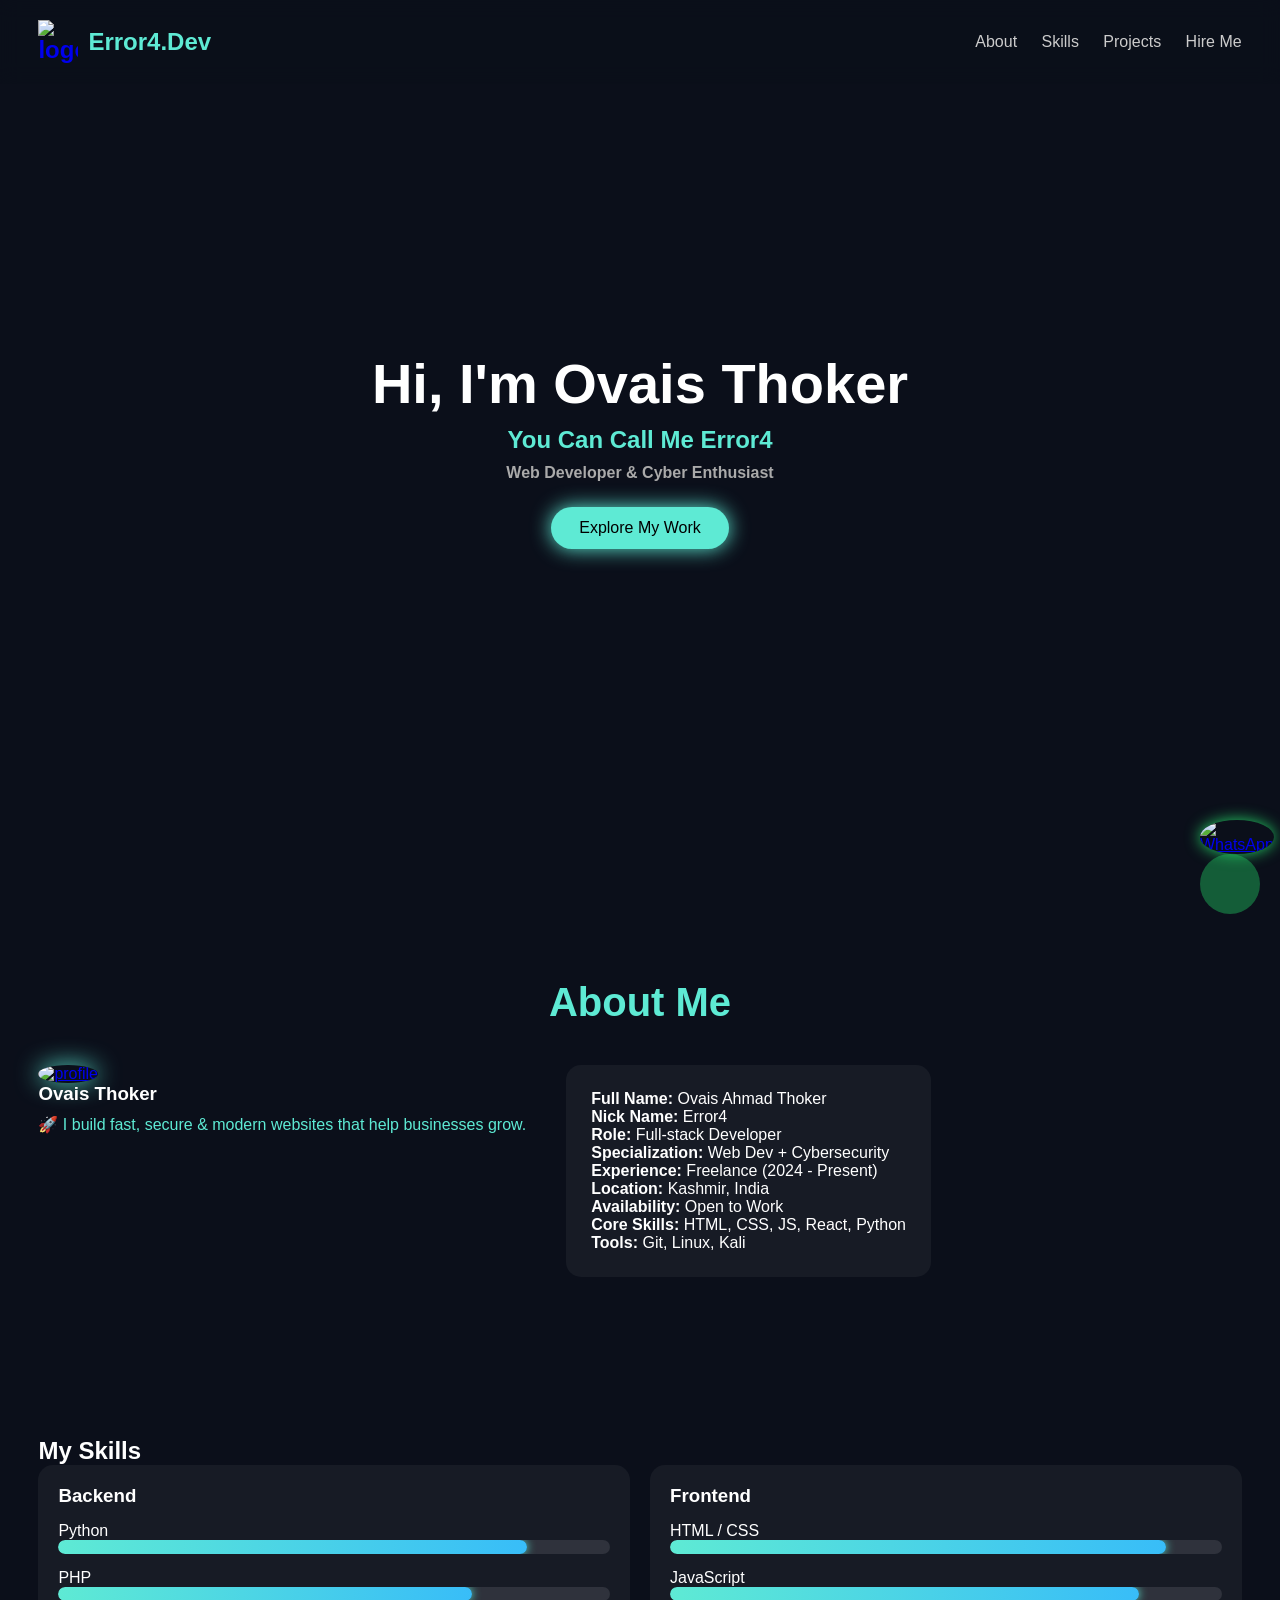
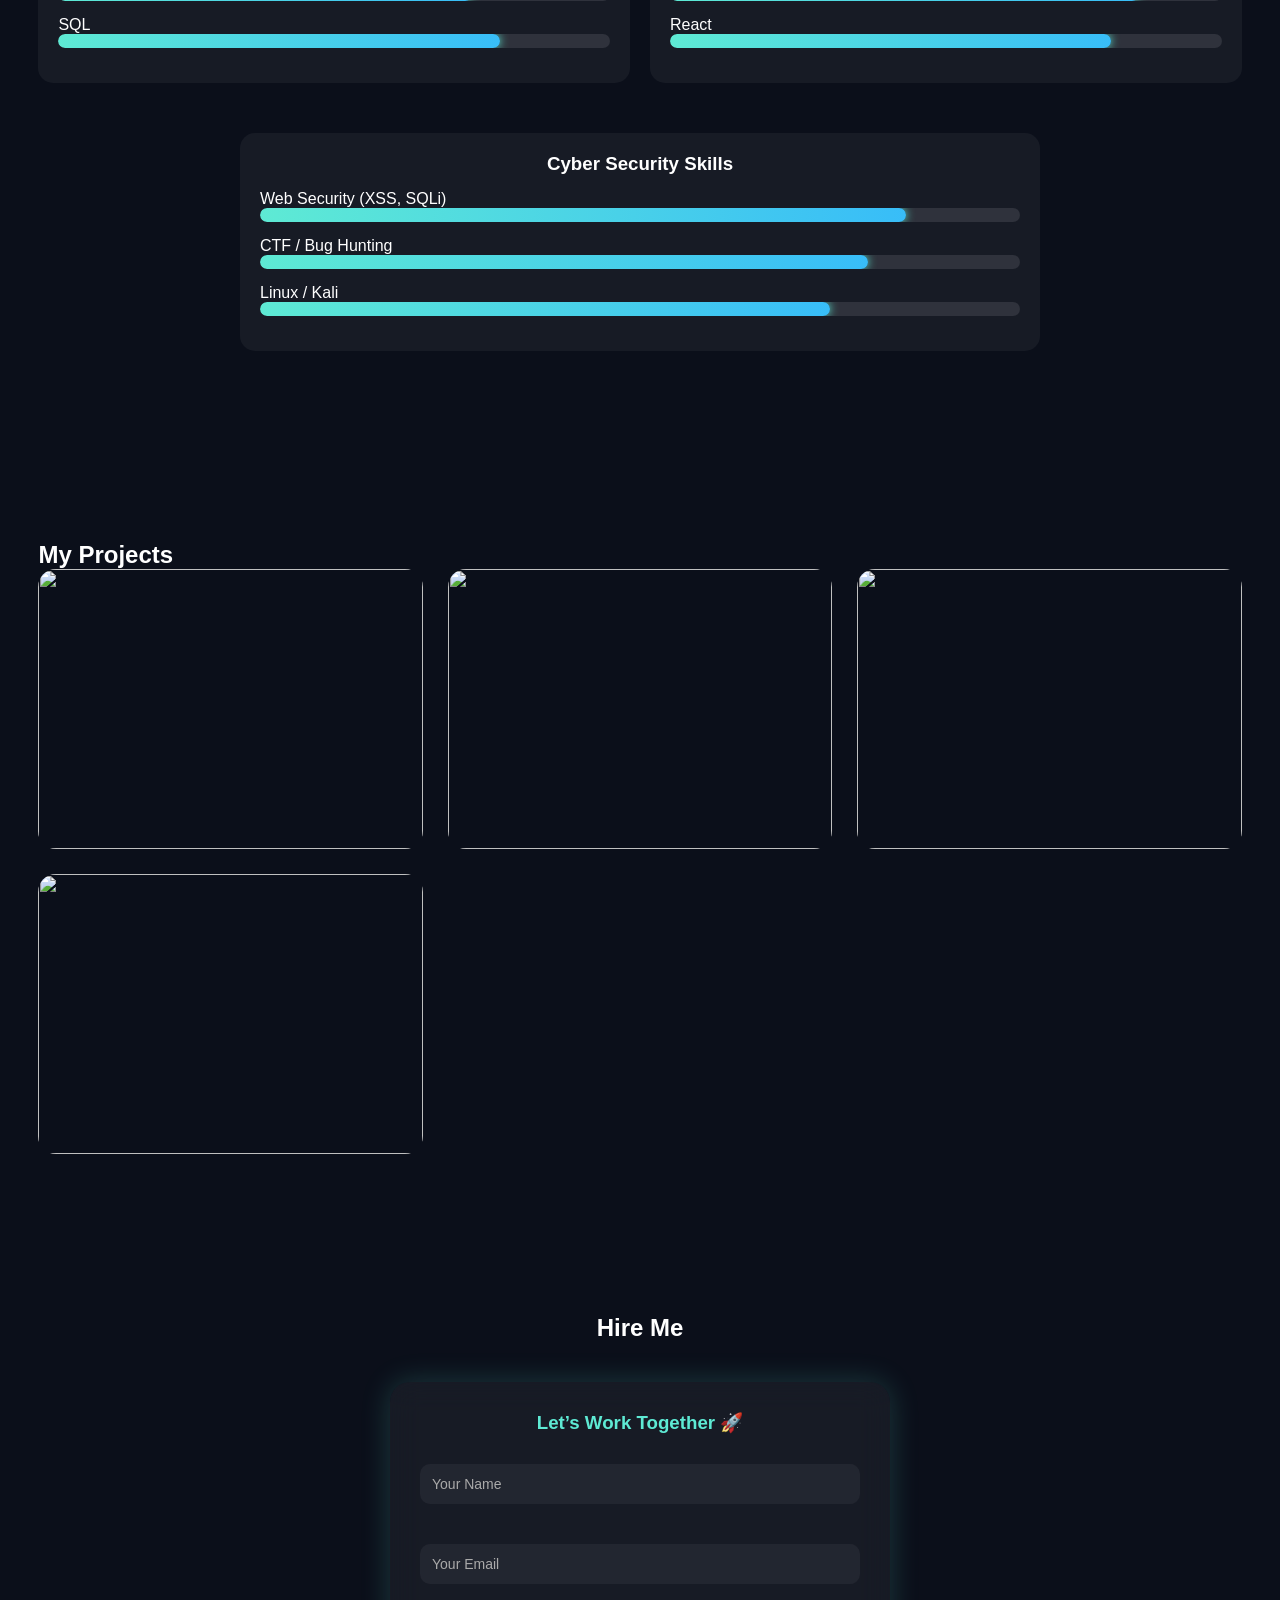
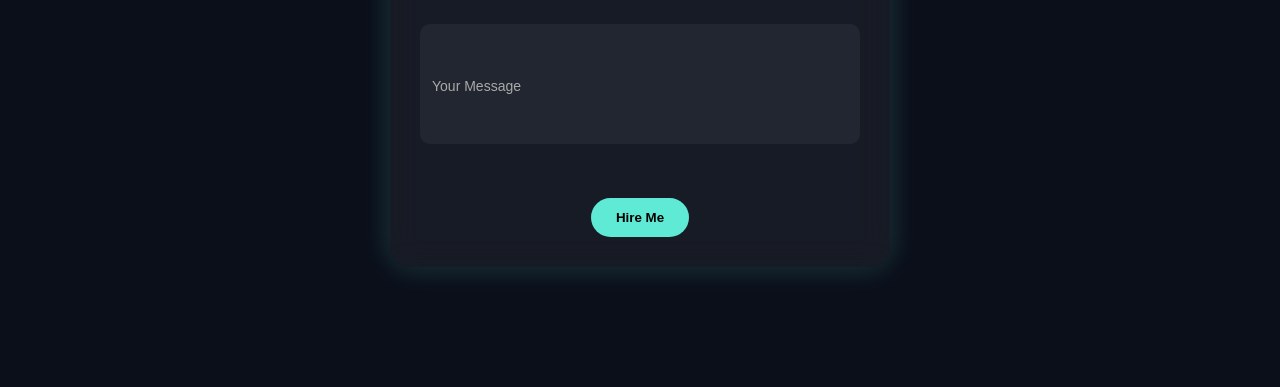
==== index.html @ 9fc402f7 "Add files via upload" ====
<!DOCTYPE html>
<html lang="en">
<head>
  <meta charset="UTF-8">
  <title>Error4.dev</title>
  <meta name="viewport" content="width=device-width, initial-scale=1.0">
  <link rel="stylesheet" href="style.css">
</head>

<body>

<!-- PARTICLES BACKGROUND -->
<div id="particles-js"></div>

<!-- NAVBAR -->
<header>
  <h2 class="logo">
    <a href="#">
      <img src="assets/pic2.png" alt="logo">
      <span>Error4.Dev</span>
    </a>
  </h2>

  <nav>
    <a href="#about">About</a>
    <a href="#skills">Skills</a>
    <a href="#projects">Projects</a>
    <a href="#contact">Hire Me</a>
  </nav>
</header>

<!-- HERO -->
<section class="hero">
  <h1>Hi, I'm <span id="typing"></span></h1>
  <h2>You Can Call Me <b>Error4</b></h2>
  <p><b>Web Developer & Cyber Enthusiast</b></p>
  <a href="#projects" class="btn">Explore My Work</a>
</section>

<!-- ABOUT -->
<section id="about" class="reveal">
  <h2>About Me</h2>

  <div class="about-container">

    <!-- LEFT -->
    <div class="profile">
      <a href="assets/pic.png" target="_blank">
        <img src="assets/pic.png" alt="profile">
      </a>
      <h3>Ovais Thoker</h3>
      <p style="margin-top:10px; color:#5eead4;">
        🚀 I build fast, secure & modern websites that help businesses grow.
      </p>
    </div>

    <!-- RIGHT -->
    <div class="biodata">
      <p><b>Full Name:</b> Ovais Ahmad Thoker</p>
      <p><b>Nick Name:</b> Error4</p>
      <p><b>Role:</b> Full-stack Developer</p>
      <p><b>Specialization:</b> Web Dev + Cybersecurity</p>
      <p><b>Experience:</b> Freelance (2024 - Present)</p>
      <p><b>Location:</b> Kashmir, India</p>
      <p><b>Availability:</b> Open to Work</p>
      <p><b>Core Skills:</b> HTML, CSS, JS, React, Python</p>
      <p><b>Tools:</b> Git, Linux, Kali</p>
    </div>

  </div>
</section>

<!-- SKILLS -->
<section id="skills" class="reveal">
  <h2>My Skills</h2>

  <div class="skills-container">

    <!-- BACKEND -->
    <div class="skill-box">
      <h3>Backend</h3>

      <div class="skill">
        <p>Python</p>
        <div class="bar"><div class="progress" data-width="85%"></div></div>
      </div>

      <div class="skill">
        <p>PHP</p>
        <div class="bar"><div class="progress" data-width="75%"></div></div>
      </div>

      <div class="skill">
        <p>SQL</p>
        <div class="bar"><div class="progress" data-width="80%"></div></div>
      </div>
    </div>

    <!-- FRONTEND -->
    <div class="skill-box">
      <h3>Frontend</h3>

      <div class="skill">
        <p>HTML / CSS</p>
        <div class="bar"><div class="progress" data-width="90%"></div></div>
      </div>

      <div class="skill">
        <p>JavaScript</p>
        <div class="bar"><div class="progress" data-width="85%"></div></div>
      </div>

      <div class="skill">
        <p>React</p>
        <div class="bar"><div class="progress" data-width="80%"></div></div>
      </div>
    </div>

    <!-- CYBER (CENTERED NOW) -->
    <div class="cyber">
      <h3>Cyber Security Skills</h3>

      <div class="skill">
        <p>Web Security (XSS, SQLi)</p>
        <div class="bar"><div class="progress" data-width="85%"></div></div>
      </div>

      <div class="skill">
        <p>CTF / Bug Hunting</p>
        <div class="bar"><div class="progress" data-width="80%"></div></div>
      </div>

      <div class="skill">
        <p>Linux / Kali</p>
        <div class="bar"><div class="progress" data-width="75%"></div></div>
      </div>
    </div>

  </div>
</section>

<!-- PROJECTS -->
<section id="projects" class="reveal">
  <h2>My Projects</h2>

  <div class="projects-grid">

    <a href="https://ah-eyecare.onrender.com/" target="_blank" class="card">
      <img src="assets/pic3.jpeg">
      <div class="overlay">
        <h3>Eye Care Website</h3>
        <p>Full Stack</p>
        <span class="btn-small">Live →</span>
      </div>
    </a>

    <a href="https://error4-digital-services.onrender.com/" target="_blank" class="card">
      <img src="assets/pic4.jpeg">
      <div class="overlay">
        <h3>Digital Services</h3>
        <p>HTML/CSS/JS</p>
        <span class="btn-small">View →</span>
      </div>
    </a>

    <a href="https://minikart-8m3l.onrender.com/" target="_blank" class="card">
      <img src="assets/pic5.jpeg">
      <div class="overlay">
        <h3>MiniKart</h3>
        <p>E-commerce</p>
        <span class="btn-small">Shop →</span>
      </div>
    </a>

    <a href="https://error4.onrender.com/" target="_blank" class="card">
      <img src="assets/pic6.jpeg">
      <div class="overlay">
        <h3>Portfolio</h3>
        <p>Modern UI</p>
        <span class="btn-small">Preview →</span>
      </div>
    </a>

  </div>
</section>

<!-- CONTACT -->
<section id="contact" class="reveal">
  <h2>Hire Me</h2>

  <form action="https://formspree.io/f/mzdynwlg" method="POST" class="contact-form">

    <h3>Let’s Work Together 🚀</h3>
  
    <div class="input-group">
      <input type="text" name="name" required>
      <label>Your Name</label>
    </div>
  
    <div class="input-group">
      <input type="email" name="email" required>
      <label>Your Email</label>
    </div>
  
    <div class="input-group">
      <textarea name="message" required></textarea>
      <label>Your Message</label>
    </div>
  
    <button type="submit">Hire Me</button>
  
  </form>
</section>

<!-- SCRIPTS -->
<script src="https://cdn.jsdelivr.net/particles.js/2.0.0/particles.min.js"></script>
<script src="script.js"></script>
<a href="https://wa.me/9541232723?text=Hi%20I%20want%20a%20website" target="_blank" class="whatsapp-btn">
  <img src="https://cdn-icons-png.flaticon.com/512/733/733585.png" alt="WhatsApp">
</a>

</body>
</html>
---- style.css ----
/* RESET */
* {
  margin: 0;
  padding: 0;
  box-sizing: border-box;
  font-family: 'Poppins', sans-serif;
}

body {
  background: #0b0f1a;
  color: #fff;
  scroll-behavior: smooth;
}

/* PARTICLES */
#particles-js {
  position: fixed;
  top: 0;
  left: 0;
  width: 100%;
  height: 100%;
  z-index: -1;
}

/* NAVBAR */
header {
  position: fixed;
  width: 100%;
  top: 0;
  padding: 20px 3%;
  display: flex;
  justify-content: space-between;
  align-items: center;
  background: rgba(11, 15, 26, 0.6);
  backdrop-filter: blur(10px);
  z-index: 1000;
}

.logo a {
  display: flex;
  align-items: center;
  gap: 10px;
  text-decoration: none;
}

.logo img {
  width: 40px;
}

.logo span {
  color: #5eead4;
  font-weight: bold;
}

nav a {
  margin-left: 20px;
  text-decoration: none;
  color: #ccc;
  position: relative;
}

nav a:hover {
  color: #5eead4;
}

nav a::after {
  content: '';
  width: 0;
  height: 2px;
  background: #5eead4;
  position: absolute;
  bottom: -5px;
  left: 0;
  transition: 0.3s;
}

nav a:hover::after {
  width: 100%;
}

/* HERO */
.hero {
  height: 100vh;
  display: flex;
  flex-direction: column;
  justify-content: center;
  align-items: center;
  padding: 0 3%;
  text-align: center;
}

.hero h1 {
  font-size: 3.5rem;
}

.hero h2 {
  color: #5eead4;
  margin-top: 10px;
}

.hero p {
  color: #aaa;
  margin-top: 10px;
}

.btn {
  margin-top: 25px;
  padding: 12px 28px;
  background: #5eead4;
  color: #000;
  border-radius: 30px;
  box-shadow: 0 0 20px #5eead4;
  transition: 0.3s;
  text-decoration: none;
}

.btn:hover {
  transform: scale(1.05);
  box-shadow: 0 0 35px #5eead4;
}

/* SECTIONS FULL WIDTH */
section {
  padding: 80px 3%;
}

/* ABOUT */
#about h2 {
  text-align: center;
  color: #5eead4;
  font-size: 2.5rem;
}

.about-container {
  display: flex;
  gap: 40px;
  flex-wrap: wrap;
  margin-top: 40px;
}

.profile img {
  width: 280px;
  height: 280px;
  border-radius: 50%;
  object-fit: cover;
  box-shadow: 0 0 25px #5eead4;
}

.biodata {
  background: rgba(255,255,255,0.05);
  padding: 25px;
  border-radius: 15px;
}

/* SKILLS */
.skills-container {
  display: flex;
  gap: 20px;
  flex-wrap: wrap;
  justify-content: center;   /* 🔥 add this */
}

.skill-box {
  flex: 1;
  min-width: 300px;
  background: rgba(255,255,255,0.05);
  padding: 20px;
  border-radius: 15px;
}

.skill {
  margin: 15px 0;
  align-items: center;
}

.bar {
  width: 100%;
  height: 14px;
  background: rgba(255,255,255,0.1);
  border-radius: 20px;
  overflow: hidden;
}

.progress {
  height: 100%;
  width: 0;
  background: linear-gradient(90deg, #5eead4, #38bdf8);
  border-radius: 20px;
  box-shadow: 0 0 10px #5eead4;
  transition: 1.5s;
}

/* CYBER */
.cyber {
  flex: 0 0 100%;          /* 🔥 take full row */
  max-width: 800px;
  margin: 30px auto;       /* center horizontally */
  background: rgba(255,255,255,0.05);
  padding: 20px;
  border-radius: 15px;
}
.cyber .skill {
  width: 100%;
}
.cyber h3 {
  text-align: center;
  margin-bottom: 15px;
}
.whatsapp-btn {
  position: fixed;
  bottom: 20px;
  right: 20px;
  width: 60px;
  height: 60px;
  z-index: 9999;
}

.whatsapp-btn img {
  width: 100%;
  border-radius: 50%;
  box-shadow: 0 0 15px #25D366;
  transition: 0.3s;
}

.whatsapp-btn:hover img {
  transform: scale(1.1);
  box-shadow: 0 0 25px #25D366;
}
/* PROJECTS */
.projects-grid {
  display: grid;
  grid-template-columns: repeat(auto-fit, minmax(320px, 1fr));
  gap: 25px;
}

/* CARD */
.card {
  position: relative;
  height: 280px;
  border-radius: 18px;
  overflow: hidden;
  transition: 0.4s;
}

.card:hover {
  transform: translateY(-8px);
  box-shadow: 0 20px 40px rgba(0,0,0,0.6);
}

.card img {
  width: 100%;
  height: 100%;
  object-fit: cover;
  transition: 0.5s;
}

.card:hover img {
  transform: scale(1.1);
  filter: brightness(0.5);
}

/* OVERLAY */
.overlay {
  position: absolute;
  inset: 0;
  display: flex;
  align-items: flex-end;
  padding: 20px;
  background: linear-gradient(to top, rgba(0,0,0,0.9), transparent);
  opacity: 0;
  transition: 0.4s;
}

.card:hover .overlay {
  opacity: 1;
}

/* TEXT */
.overlay h3 {
  color: #5eead4;
}

.overlay p {
  font-size: 14px;
  color: #ccc;
}

/* BUTTON */
.btn-small {
  margin-top: 10px;
  padding: 8px 14px;
  background: #5eead4;
  color: #000;
  border-radius: 20px;
  display: inline-block;
}

/* CONTACT */
#contact {
  text-align: center;
}

form {
  max-width: 500px;
  margin: auto;
}

input, textarea {
  width: 100%;
  margin: 10px 0;
  padding: 12px;
  border-radius: 10px;
  border: none;
  background: rgba(255,255,255,0.05);
  color: #fff;
}

button {
  padding: 12px 25px;
  border-radius: 25px;
  background: #5eead4;
  color: #000;
  cursor: pointer;
}

button:hover {
  box-shadow: 0 0 20px #5eead4;
}

/* SCROLL ANIMATION */
.reveal {
  opacity: 0;
  transform: translateY(60px);
  transition: 0.8s;
}

.reveal.active {
  opacity: 1;
  transform: translateY(0);
}
.whatsapp-btn::after {
  content: '';
  position: absolute;
  width: 60px;
  height: 60px;
  border-radius: 50%;
  background: #25D366;
  opacity: 0.4;
  animation: pulse 1.5s infinite;
  z-index: -1;
}

@keyframes pulse {
  0% { transform: scale(1); opacity: 0.4; }
  70% { transform: scale(1.5); opacity: 0; }
  100% { opacity: 0; }
}
/* FORM CONTAINER */
.contact-form {
  max-width: 500px;
  margin: 40px auto;
  padding: 30px;
  border-radius: 20px;

  background: rgba(255,255,255,0.05);
  backdrop-filter: blur(15px);

  box-shadow: 0 0 30px rgba(94,234,212,0.2);
  text-align: center;
}

/* TITLE */
.contact-form h3 {
  margin-bottom: 20px;
  color: #5eead4;
}

/* INPUT GROUP */
.input-group {
  position: relative;
  margin: 20px 0;
}

/* INPUTS */
.input-group input,
.input-group textarea {
  width: 100%;
  padding: 12px;
  border-radius: 10px;
  border: none;
  outline: none;

  background: rgba(255,255,255,0.05);
  color: #fff;
  font-size: 14px;
}

/* TEXTAREA */
.input-group textarea {
  height: 120px;
  resize: none;
}

/* LABEL */
.input-group label {
  position: absolute;
  top: 50%;
  left: 12px;
  transform: translateY(-50%);
  color: #aaa;
  font-size: 14px;
  pointer-events: none;
  transition: 0.3s;
}

/* FLOAT EFFECT */
.input-group input:focus + label,
.input-group input:valid + label,
.input-group textarea:focus + label,
.input-group textarea:valid + label {
  top: -8px;
  left: 10px;
  font-size: 12px;
  color: #5eead4;
}

/* BUTTON */
.contact-form button {
  margin-top: 20px;
  padding: 12px 25px;
  border-radius: 25px;
  border: none;
  background: #5eead4;
  color: #000;
  font-weight: bold;
  cursor: pointer;
  transition: 0.3s;
}

.contact-form button:hover {
  box-shadow: 0 0 20px #5eead4;
  transform: scale(1.05);
}

/* RESPONSIVE */
@media(max-width: 768px) {
  .hero h1 {
    font-size: 2.3rem;
  }

  .about-container {
    flex-direction: column;
    align-items: center;
  }
}
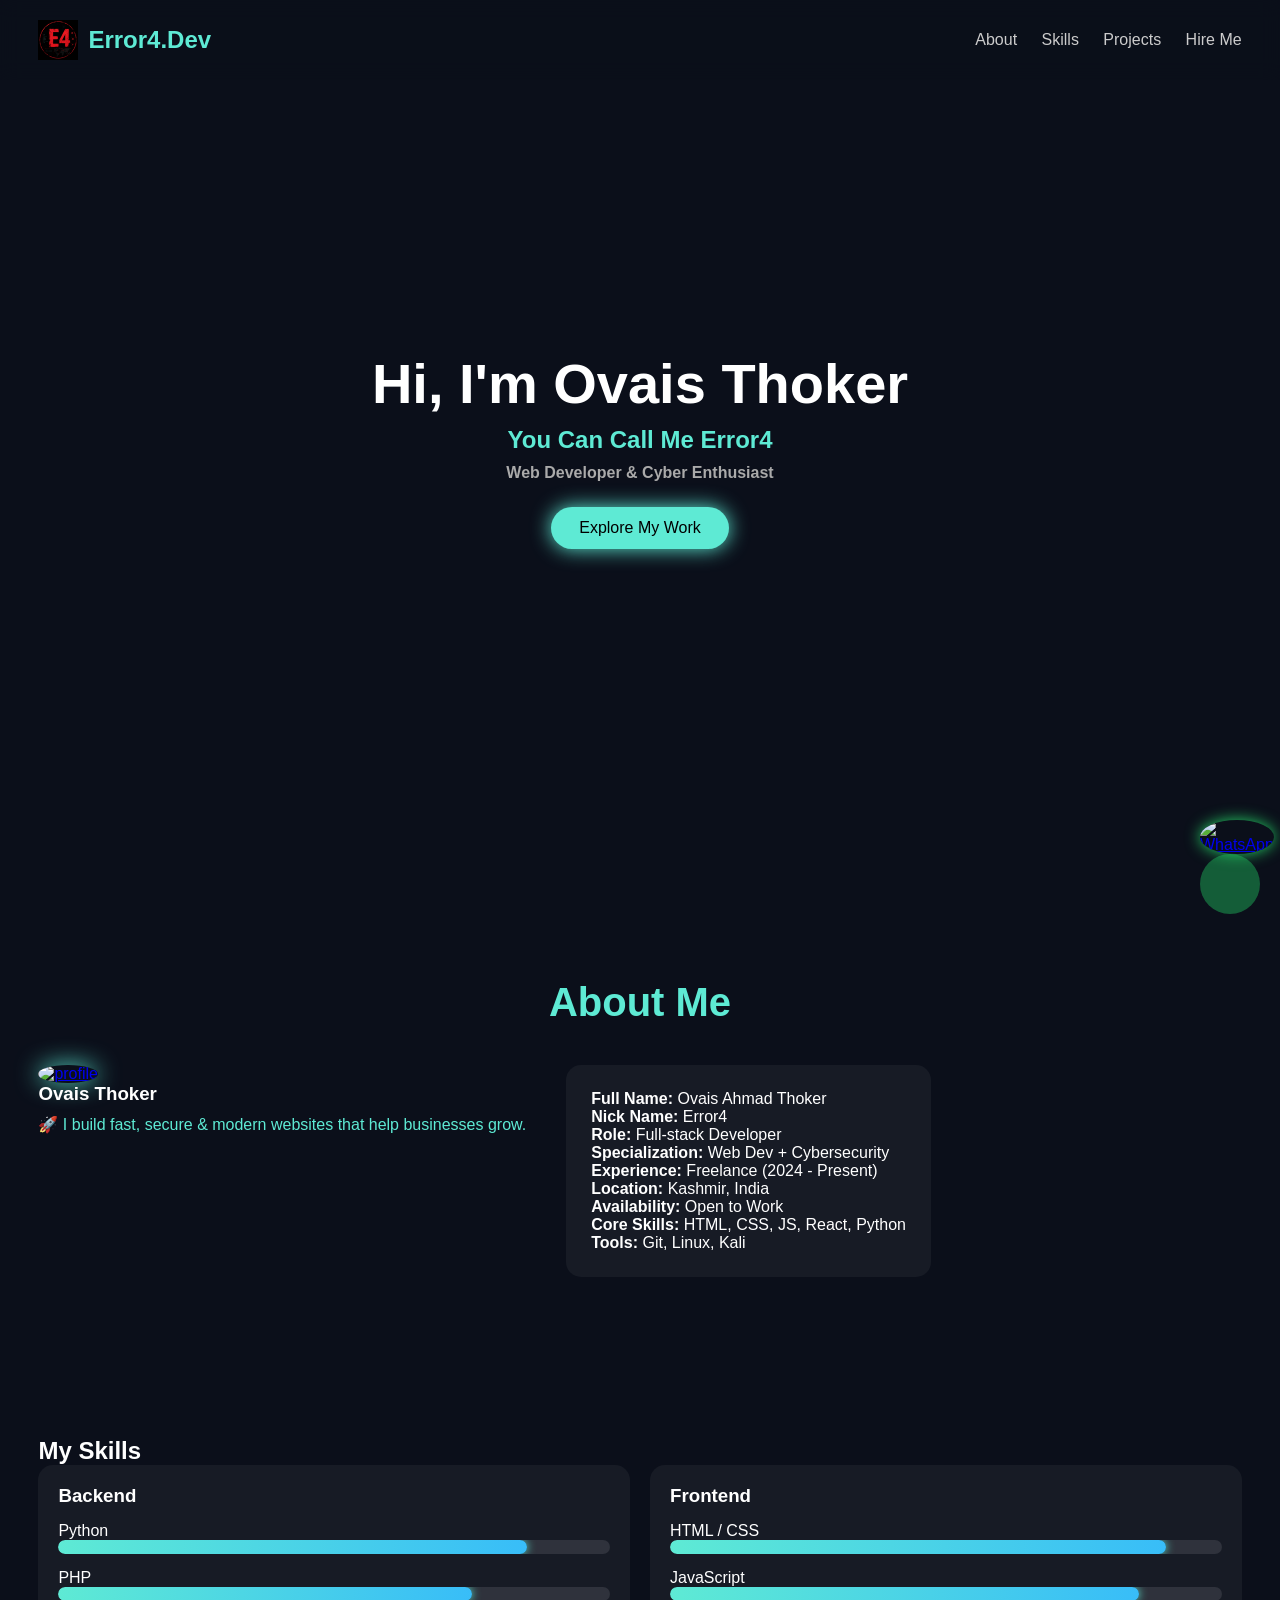
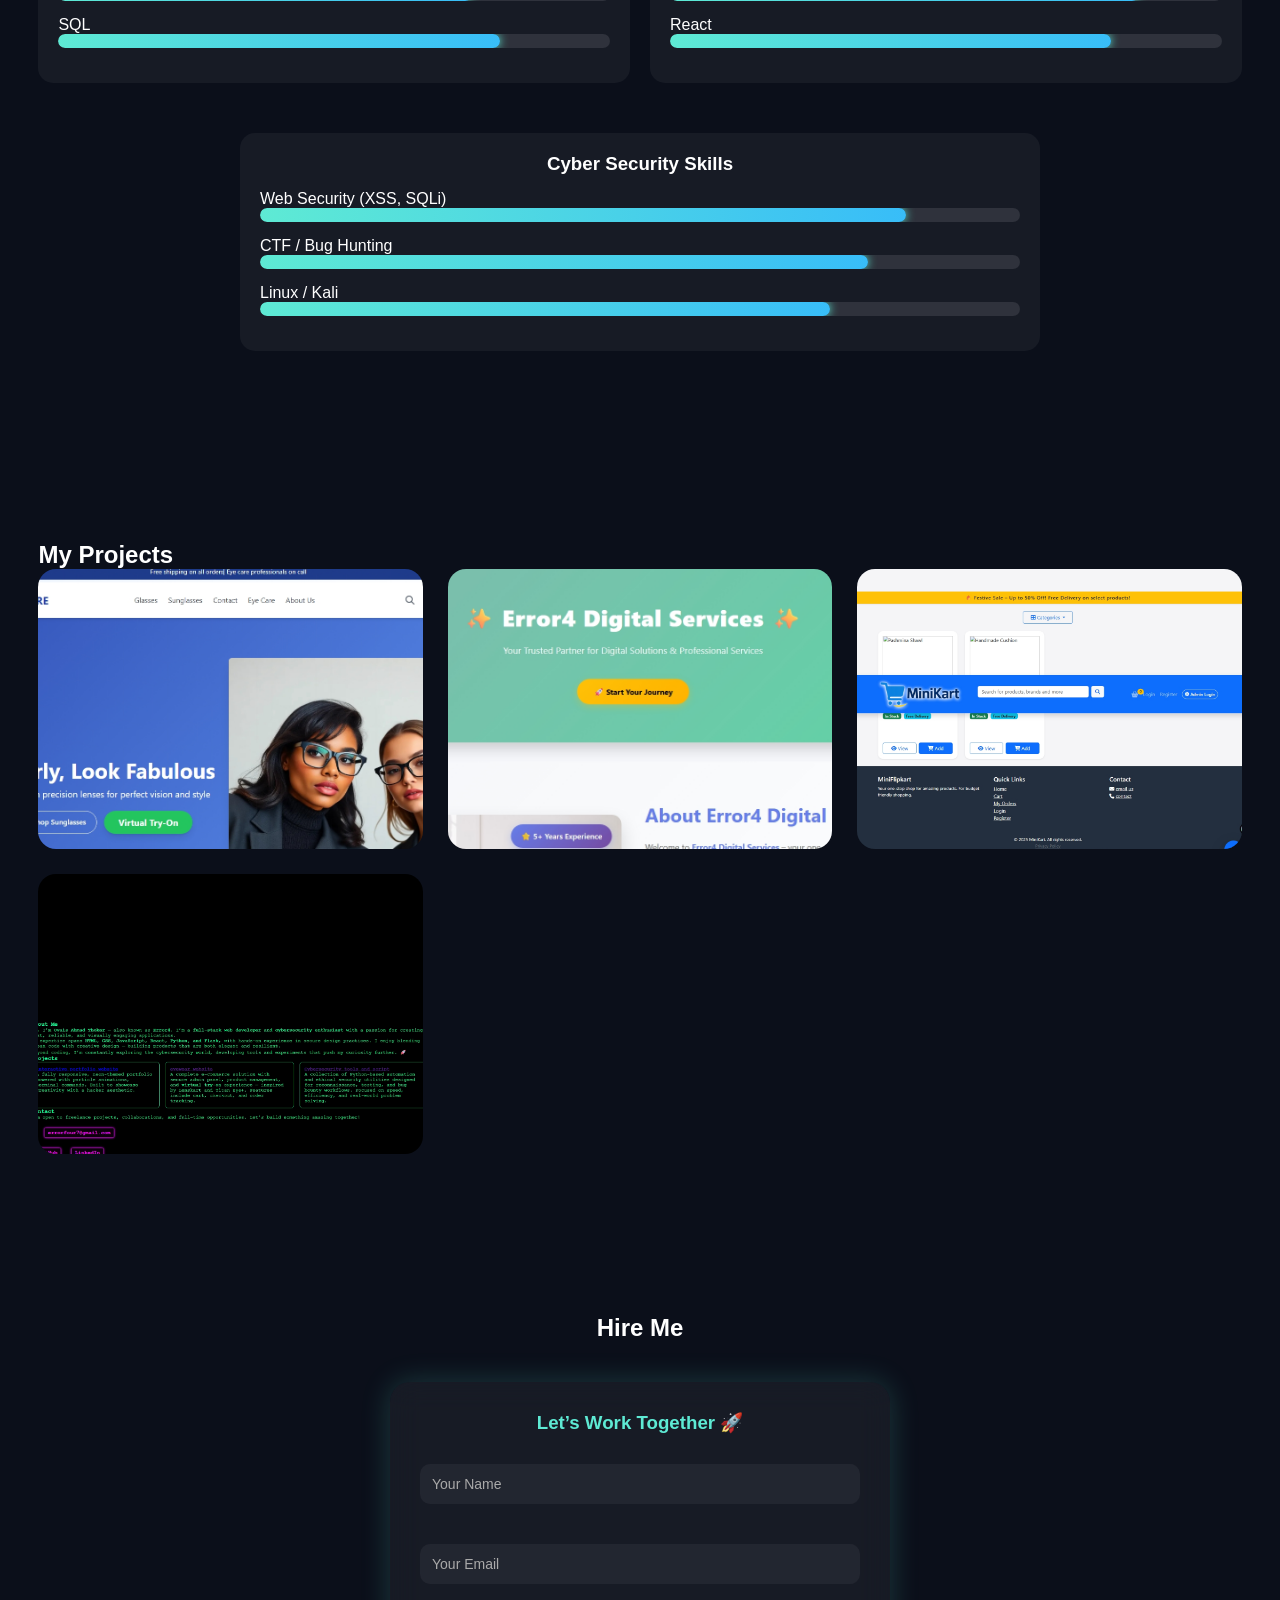
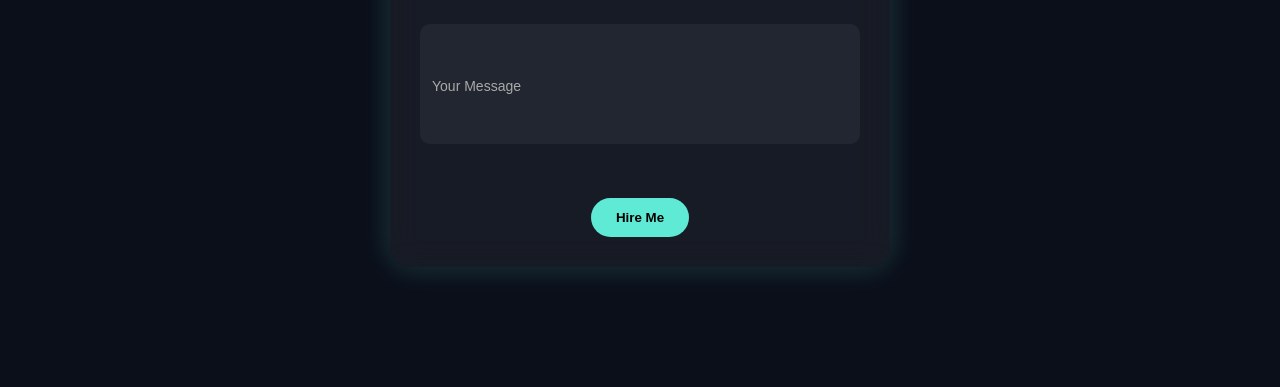
==== commit fb1cabcc: "Update index.html" ====
--- a/index.html
+++ b/index.html
@@ -16,7 +16,7 @@
 <header>
   <h2 class="logo">
     <a href="#">
-      <img src="assets/pic2.png" alt="logo">
+      <img src="pic2.png" alt="logo">
       <span>Error4.Dev</span>
     </a>
   </h2>
@@ -45,7 +45,7 @@
 
     <!-- LEFT -->
     <div class="profile">
-      <a href="assets/pic.png" target="_blank">
+      <a href="pic.png" target="_blank">
         <img src="assets/pic.png" alt="profile">
       </a>
       <h3>Ovais Thoker</h3>
@@ -146,7 +146,7 @@
   <div class="projects-grid">
 
     <a href="https://ah-eyecare.onrender.com/" target="_blank" class="card">
-      <img src="assets/pic3.jpeg">
+      <img src="pic3.jpeg">
       <div class="overlay">
         <h3>Eye Care Website</h3>
         <p>Full Stack</p>
@@ -155,7 +155,7 @@
     </a>
 
     <a href="https://error4-digital-services.onrender.com/" target="_blank" class="card">
-      <img src="assets/pic4.jpeg">
+      <img src="pic4.jpeg">
       <div class="overlay">
         <h3>Digital Services</h3>
         <p>HTML/CSS/JS</p>
@@ -164,7 +164,7 @@
     </a>
 
     <a href="https://minikart-8m3l.onrender.com/" target="_blank" class="card">
-      <img src="assets/pic5.jpeg">
+      <img src="pic5.jpeg">
       <div class="overlay">
         <h3>MiniKart</h3>
         <p>E-commerce</p>
@@ -173,7 +173,7 @@
     </a>
 
     <a href="https://error4.onrender.com/" target="_blank" class="card">
-      <img src="assets/pic6.jpeg">
+      <img src="pic6.jpeg">
       <div class="overlay">
         <h3>Portfolio</h3>
         <p>Modern UI</p>
@@ -220,4 +220,4 @@
 </a>
 
 </body>
-</html>+</html>
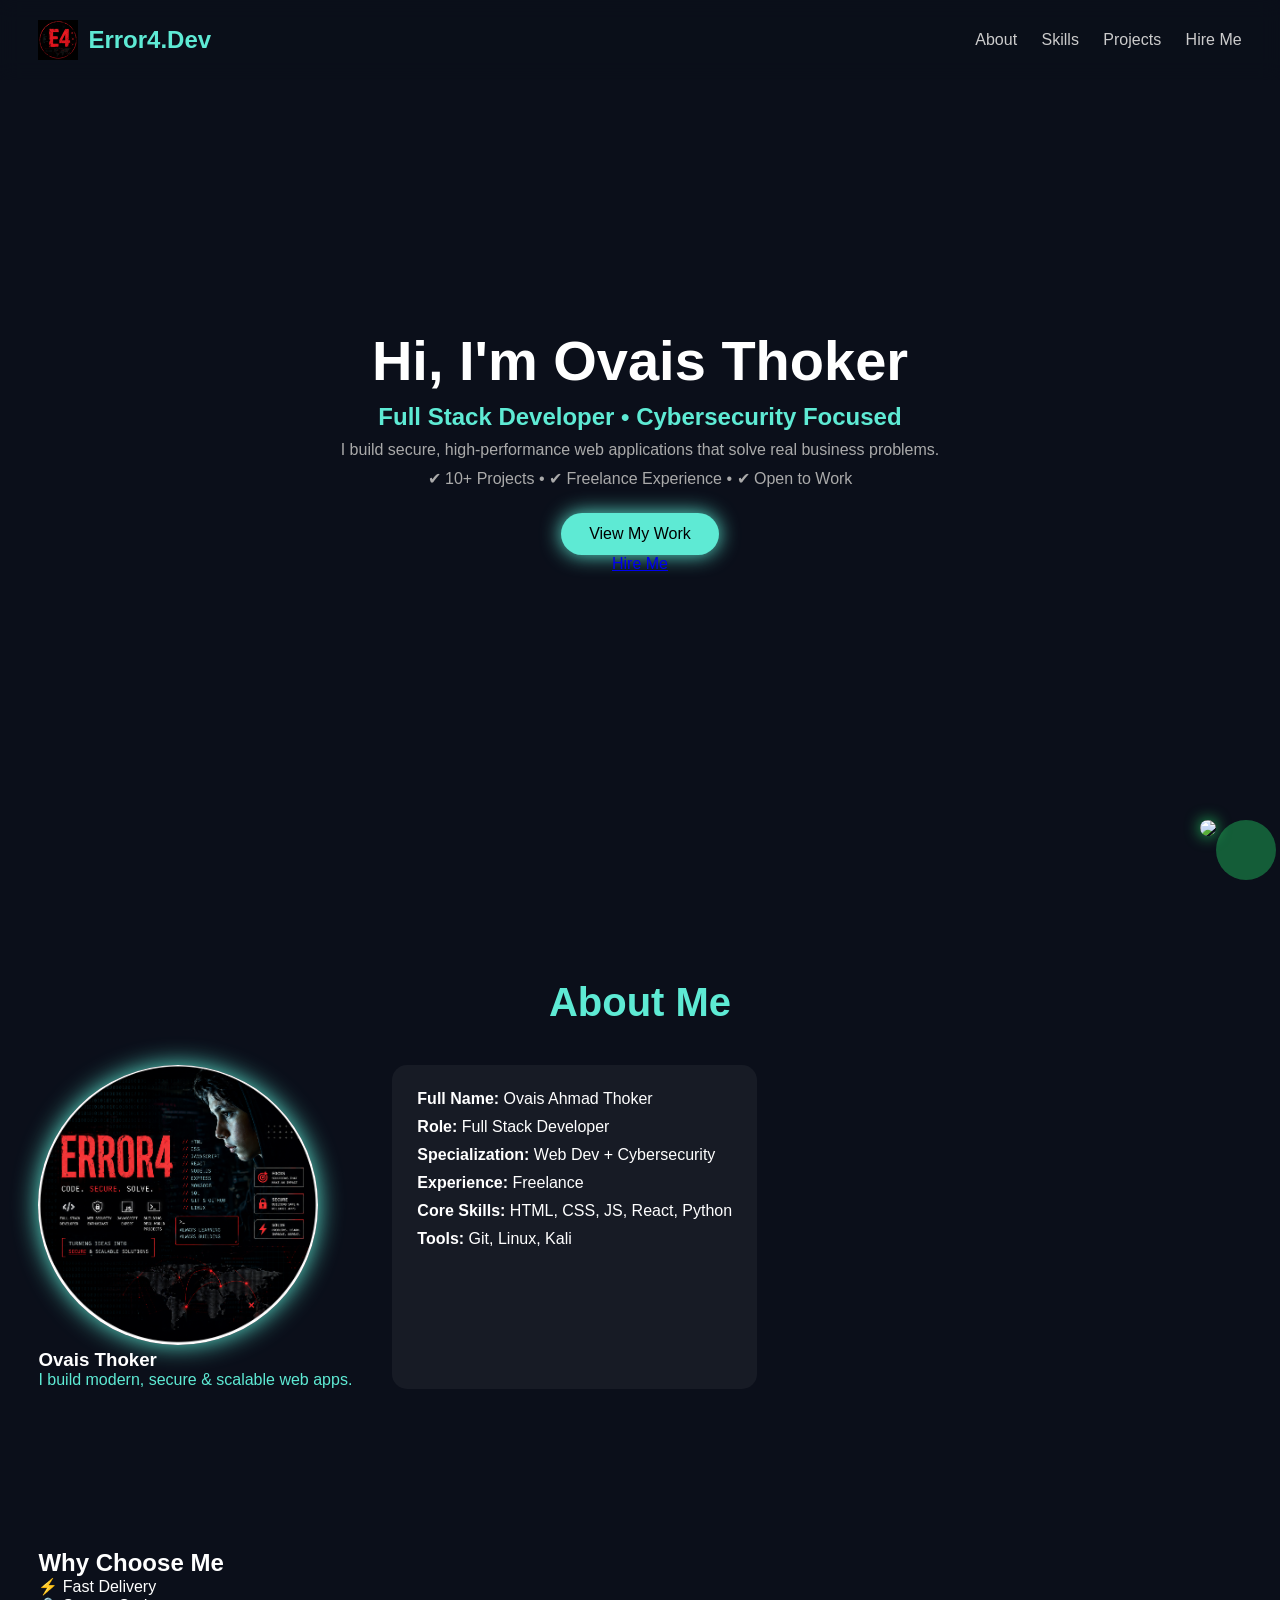
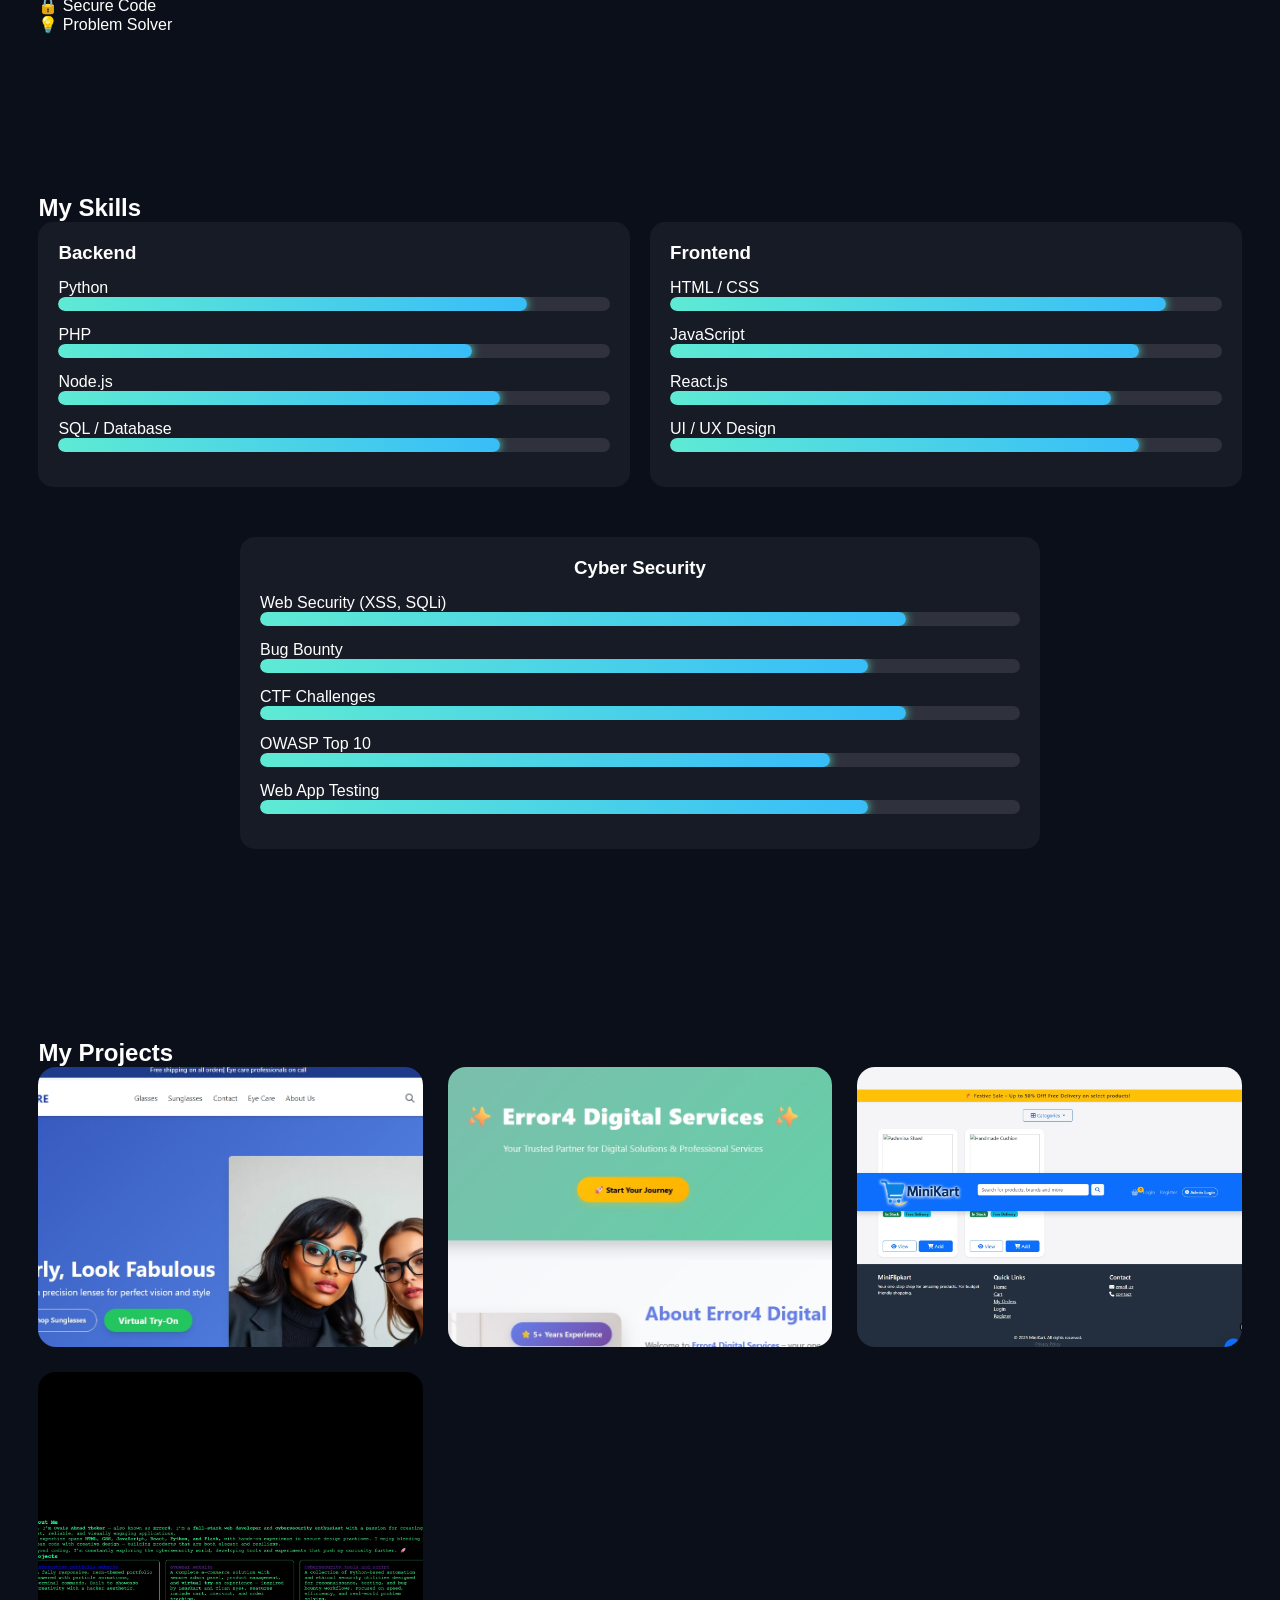
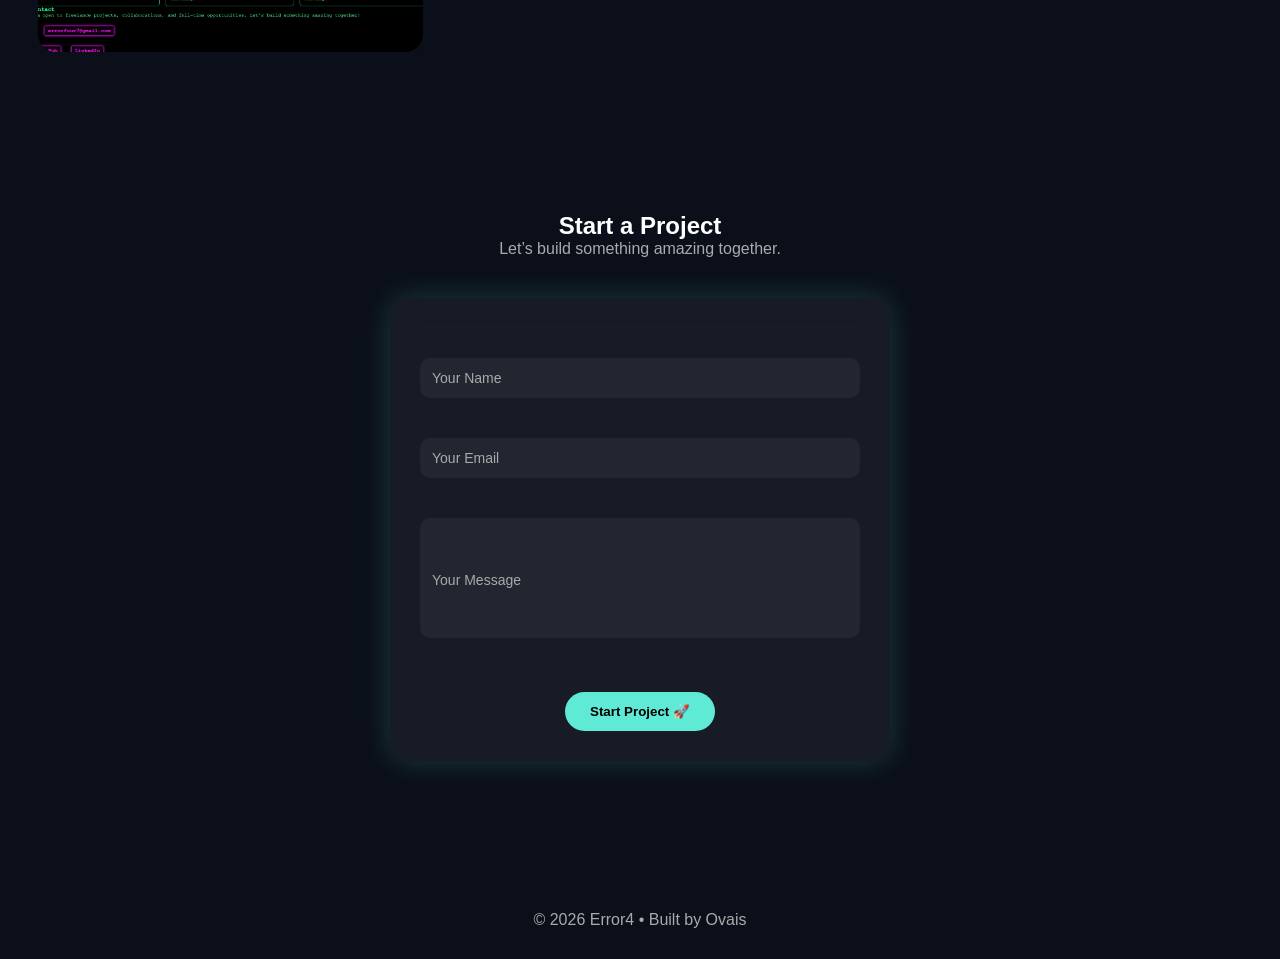
==== commit b6d0a197: "Revise index.html with updated content and layout Updated content and structure of the index.html fi" ====
--- a/index.html
+++ b/index.html
@@ -9,14 +9,12 @@
 
 <body>
 
-<!-- PARTICLES BACKGROUND -->
 <div id="particles-js"></div>
 
-<!-- NAVBAR -->
 <header>
   <h2 class="logo">
     <a href="#">
-      <img src="pic2.png" alt="logo">
+      <img src="pic2.png">
       <span>Error4.Dev</span>
     </a>
   </h2>
@@ -29,54 +27,61 @@
   </nav>
 </header>
 
-<!-- HERO -->
 <section class="hero">
   <h1>Hi, I'm <span id="typing"></span></h1>
-  <h2>You Can Call Me <b>Error4</b></h2>
-  <p><b>Web Developer & Cyber Enthusiast</b></p>
-  <a href="#projects" class="btn">Explore My Work</a>
-</section>
-
-<!-- ABOUT -->
+
+  <h2>Full Stack Developer • Cybersecurity Focused</h2>
+
+  <p>
+    I build secure, high-performance web applications that solve real business problems.
+  </p>
+
+  <p style="margin-top:10px; color:#aaa;">
+    ✔ 10+ Projects • ✔ Freelance Experience • ✔ Open to Work
+  </p>
+
+  <a href="#projects" class="btn">View My Work</a>
+  <a href="#contact" class="btn-outline">Hire Me</a>
+</section>
+
 <section id="about" class="reveal">
   <h2>About Me</h2>
 
   <div class="about-container">
 
-    <!-- LEFT -->
     <div class="profile">
-      <a href="pic.png" target="_blank">
-        <img src="assets/pic.png" alt="profile">
-      </a>
+      <img src="pic.png">
       <h3>Ovais Thoker</h3>
-      <p style="margin-top:10px; color:#5eead4;">
-        🚀 I build fast, secure & modern websites that help businesses grow.
-      </p>
-    </div>
-
-    <!-- RIGHT -->
+      <p style="color:#5eead4;">I build modern, secure & scalable web apps.</p>
+    </div>
+
     <div class="biodata">
-      <p><b>Full Name:</b> Ovais Ahmad Thoker</p>
-      <p><b>Nick Name:</b> Error4</p>
-      <p><b>Role:</b> Full-stack Developer</p>
-      <p><b>Specialization:</b> Web Dev + Cybersecurity</p>
-      <p><b>Experience:</b> Freelance (2024 - Present)</p>
-      <p><b>Location:</b> Kashmir, India</p>
-      <p><b>Availability:</b> Open to Work</p>
-      <p><b>Core Skills:</b> HTML, CSS, JS, React, Python</p>
-      <p><b>Tools:</b> Git, Linux, Kali</p>
-    </div>
-
-  </div>
-</section>
-
-<!-- SKILLS -->
+      <p style="margin-bottom: 10px;"><b>Full Name:</b> Ovais Ahmad Thoker</p>
+      <p style="margin-bottom: 10px;"><b>Role:</b> Full Stack Developer</p>
+      <p style="margin-bottom: 10px;"><b>Specialization:</b> Web Dev + Cybersecurity</p>
+      <p style="margin-bottom: 10px;"><b>Experience:</b> Freelance</p>
+      <p style="margin-bottom: 10px;"><b>Core Skills:</b> HTML, CSS, JS, React, Python</p>
+      <p style="margin-bottom: 10px;"><b>Tools:</b> Git, Linux, Kali</p>
+    </div>
+
+  </div>
+</section>
+
+<section id="why" class="reveal">
+  <h2>Why Choose Me</h2>
+
+  <div class="why-container">
+    <div class="why-box">⚡ Fast Delivery</div>
+    <div class="why-box">🔒 Secure Code</div>
+    <div class="why-box">💡 Problem Solver</div>
+  </div>
+</section>
+
 <section id="skills" class="reveal">
   <h2>My Skills</h2>
 
   <div class="skills-container">
 
-    <!-- BACKEND -->
     <div class="skill-box">
       <h3>Backend</h3>
 
@@ -91,12 +96,16 @@
       </div>
 
       <div class="skill">
-        <p>SQL</p>
-        <div class="bar"><div class="progress" data-width="80%"></div></div>
-      </div>
-    </div>
-
-    <!-- FRONTEND -->
+        <p>Node.js</p>
+        <div class="bar"><div class="progress" data-width="80%"></div></div>
+      </div>
+
+      <div class="skill">
+        <p>SQL / Database</p>
+        <div class="bar"><div class="progress" data-width="80%"></div></div>
+      </div>
+    </div>
+
     <div class="skill-box">
       <h3>Frontend</h3>
 
@@ -111,14 +120,18 @@
       </div>
 
       <div class="skill">
-        <p>React</p>
-        <div class="bar"><div class="progress" data-width="80%"></div></div>
-      </div>
-    </div>
-
-    <!-- CYBER (CENTERED NOW) -->
+        <p>React.js</p>
+        <div class="bar"><div class="progress" data-width="80%"></div></div>
+      </div>
+
+      <div class="skill">
+        <p>UI / UX Design</p>
+        <div class="bar"><div class="progress" data-width="85%"></div></div>
+      </div>
+    </div>
+
     <div class="cyber">
-      <h3>Cyber Security Skills</h3>
+      <h3>Cyber Security</h3>
 
       <div class="skill">
         <p>Web Security (XSS, SQLi)</p>
@@ -126,20 +139,29 @@
       </div>
 
       <div class="skill">
-        <p>CTF / Bug Hunting</p>
-        <div class="bar"><div class="progress" data-width="80%"></div></div>
-      </div>
-
-      <div class="skill">
-        <p>Linux / Kali</p>
+        <p>Bug Bounty</p>
+        <div class="bar"><div class="progress" data-width="80%"></div></div>
+      </div>
+
+      <div class="skill">
+        <p>CTF Challenges</p>
+        <div class="bar"><div class="progress" data-width="85%"></div></div>
+      </div>
+
+      <div class="skill">
+        <p>OWASP Top 10</p>
         <div class="bar"><div class="progress" data-width="75%"></div></div>
       </div>
-    </div>
-
-  </div>
-</section>
-
-<!-- PROJECTS -->
+
+      <div class="skill">
+        <p>Web App Testing</p>
+        <div class="bar"><div class="progress" data-width="80%"></div></div>
+      </div>
+    </div>
+
+  </div>
+</section>
+
 <section id="projects" class="reveal">
   <h2>My Projects</h2>
 
@@ -148,75 +170,93 @@
     <a href="https://ah-eyecare.onrender.com/" target="_blank" class="card">
       <img src="pic3.jpeg">
       <div class="overlay">
-        <h3>Eye Care Website</h3>
-        <p>Full Stack</p>
-        <span class="btn-small">Live →</span>
-      </div>
-    </a>
-
+        <div>
+          <h3>A.H EYECARE</h3>
+          <p>shopping • Full Stack</p>
+          <div class="project-btns">
+            <span class="btn-small">Live</span>
+          </div>
+        </div>
+      </div>
+    </a>
     <a href="https://error4-digital-services.onrender.com/" target="_blank" class="card">
       <img src="pic4.jpeg">
       <div class="overlay">
-        <h3>Digital Services</h3>
-        <p>HTML/CSS/JS</p>
-        <span class="btn-small">View →</span>
-      </div>
-    </a>
-
+        <div>
+          <h3>digital services</h3>
+          <p>E-commerce • Full Stack</p>
+          <div class="project-btns">
+            <span class="btn-small">Live</span>
+          </div>
+        </div>
+      </div>
+    </a>
     <a href="https://minikart-8m3l.onrender.com/" target="_blank" class="card">
       <img src="pic5.jpeg">
       <div class="overlay">
-        <h3>MiniKart</h3>
-        <p>E-commerce</p>
-        <span class="btn-small">Shop →</span>
-      </div>
-    </a>
-
+        <div>
+          <h3>MiniKart</h3>
+          <p>E-commerce • Full Stack</p>
+          <div class="project-btns">
+            <span class="btn-small">Live</span>
+          </div>
+        </div>
+      </div>
+    </a>
     <a href="https://error4.onrender.com/" target="_blank" class="card">
       <img src="pic6.jpeg">
       <div class="overlay">
-        <h3>Portfolio</h3>
-        <p>Modern UI</p>
-        <span class="btn-small">Preview →</span>
-      </div>
-    </a>
-
-  </div>
-</section>
-
-<!-- CONTACT -->
+        <div>
+          <h3>Portfolio</h3>
+          <p>Portfolio • HTML/CSS</p>
+          <div class="project-btns">
+            <span class="btn-small">Live</span>
+          </div>
+        </div>
+      </div>
+    </a>
+
+  </div>
+</section>
+
 <section id="contact" class="reveal">
-  <h2>Hire Me</h2>
+  <h2>Start a Project</h2>
+
+  <p style="color:#aaa;">
+    Let’s build something amazing together.
+  </p>
 
   <form action="https://formspree.io/f/mzdynwlg" method="POST" class="contact-form">
 
-    <h3>Let’s Work Together 🚀</h3>
-  
     <div class="input-group">
       <input type="text" name="name" required>
       <label>Your Name</label>
     </div>
-  
+
     <div class="input-group">
       <input type="email" name="email" required>
       <label>Your Email</label>
     </div>
-  
+
     <div class="input-group">
       <textarea name="message" required></textarea>
       <label>Your Message</label>
     </div>
-  
-    <button type="submit">Hire Me</button>
-  
+
+    <button type="submit">Start Project 🚀</button>
+
   </form>
 </section>
 
-<!-- SCRIPTS -->
+<footer style="text-align:center; padding:30px; color:#aaa;">
+  © 2026 Error4 • Built by Ovais
+</footer>
+
 <script src="https://cdn.jsdelivr.net/particles.js/2.0.0/particles.min.js"></script>
 <script src="script.js"></script>
-<a href="https://wa.me/9541232723?text=Hi%20I%20want%20a%20website" target="_blank" class="whatsapp-btn">
-  <img src="https://cdn-icons-png.flaticon.com/512/733/733585.png" alt="WhatsApp">
+
+<a href="https://wa.me/9541232723" target="_blank" class="whatsapp-btn">
+  <img src="https://cdn-icons-png.flaticon.com/512/733/733585.png">
 </a>
 
 </body>
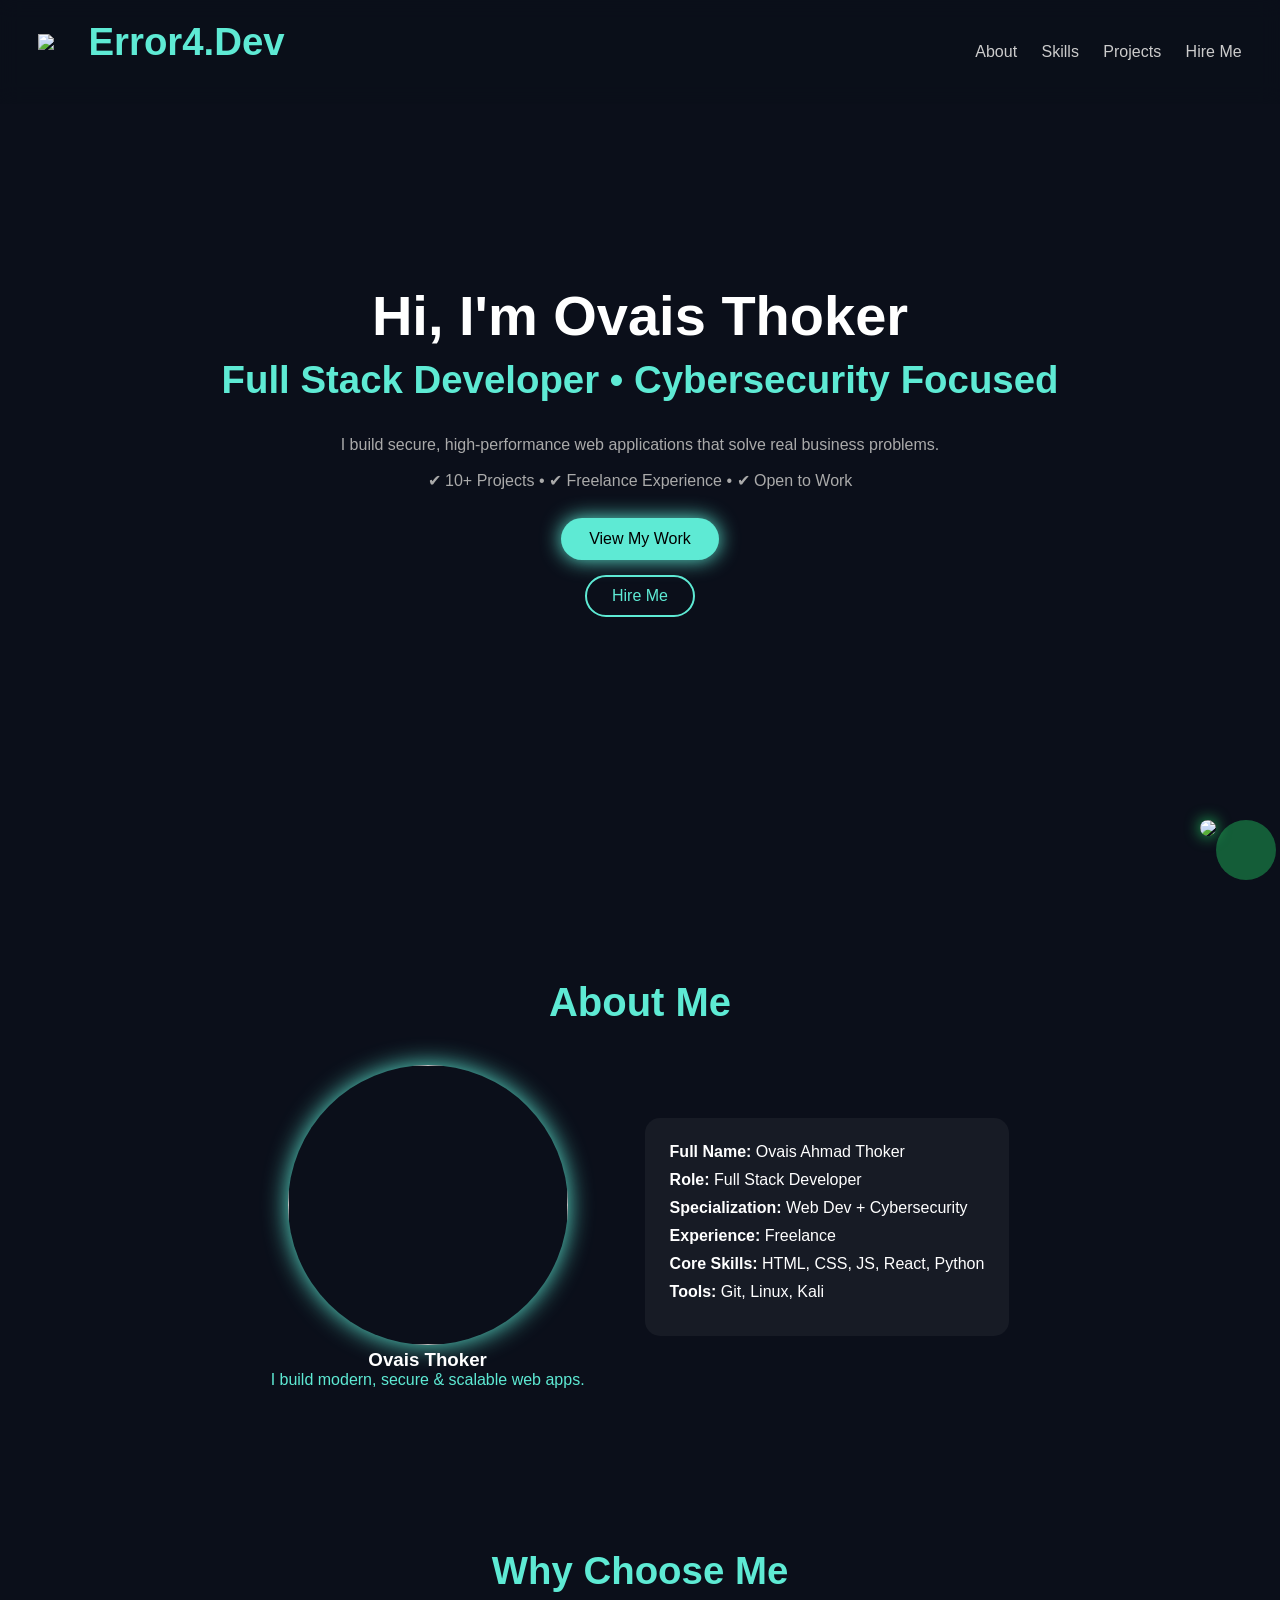
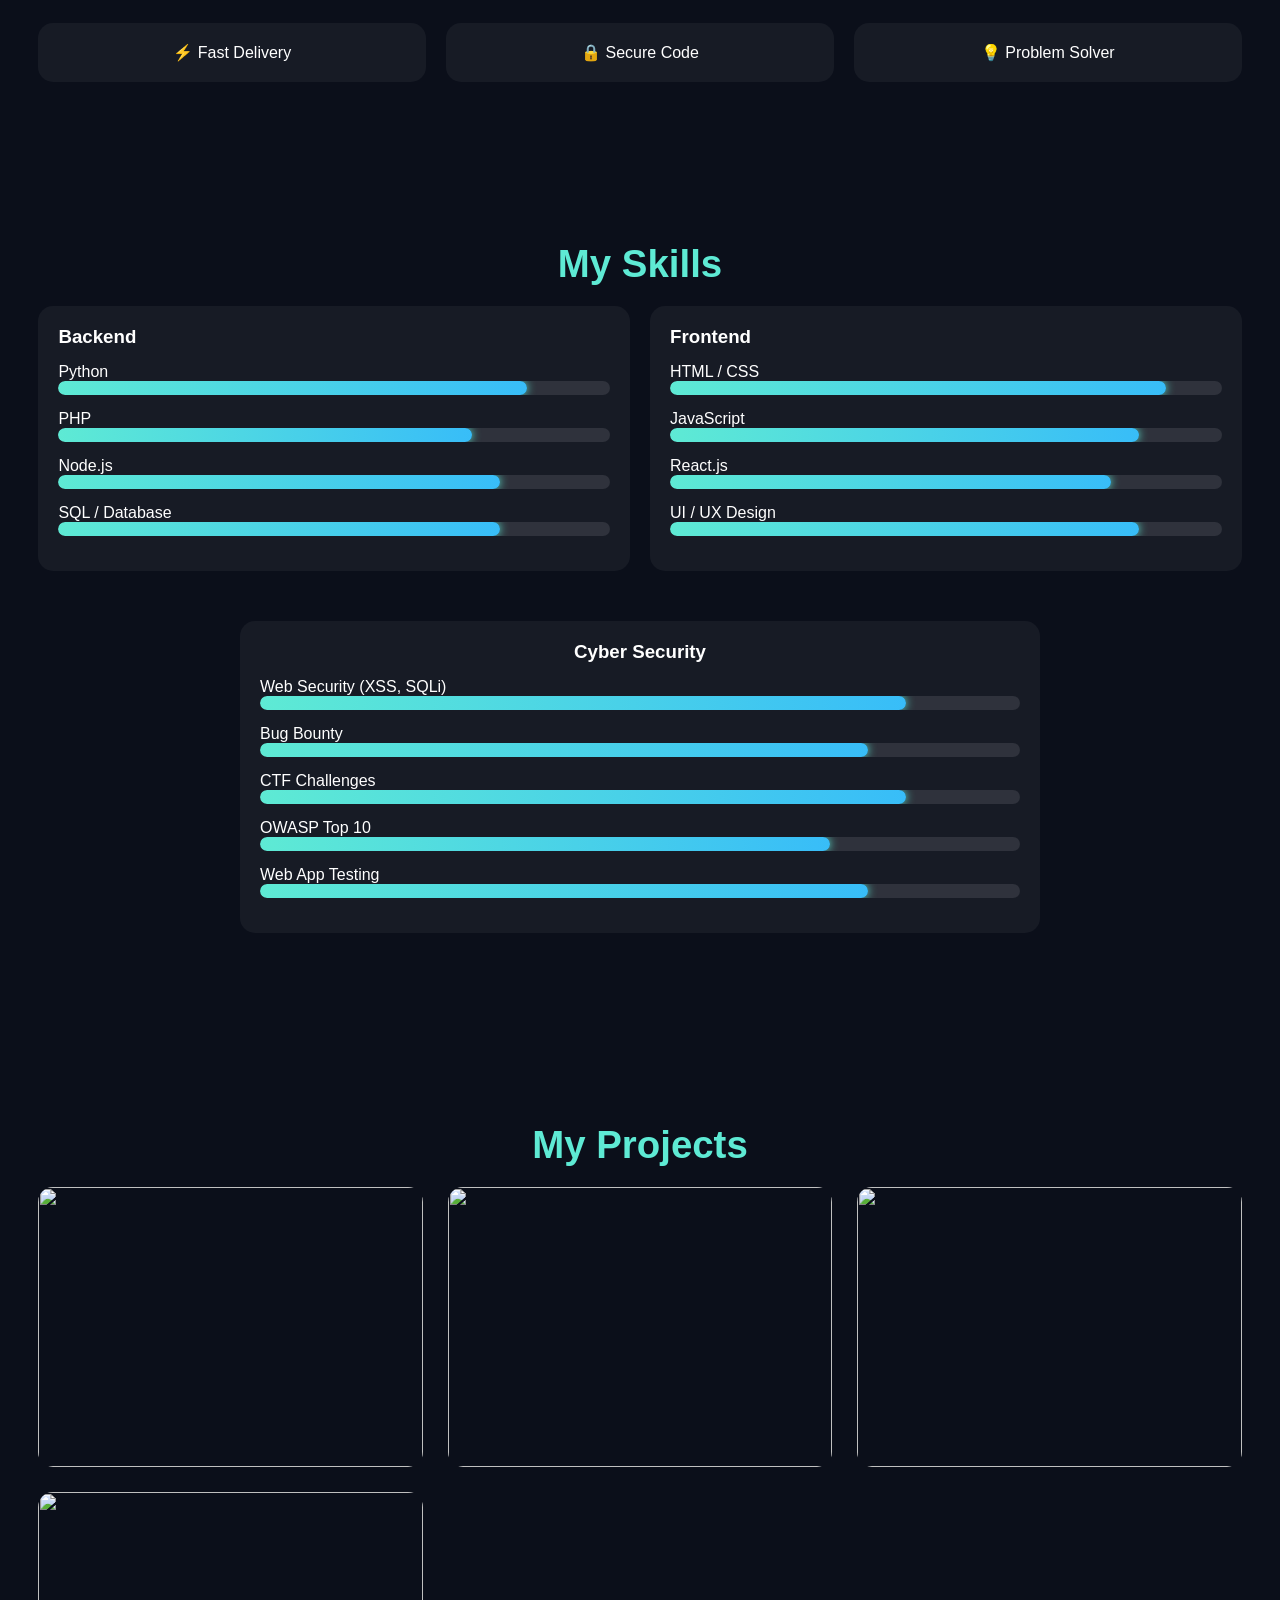
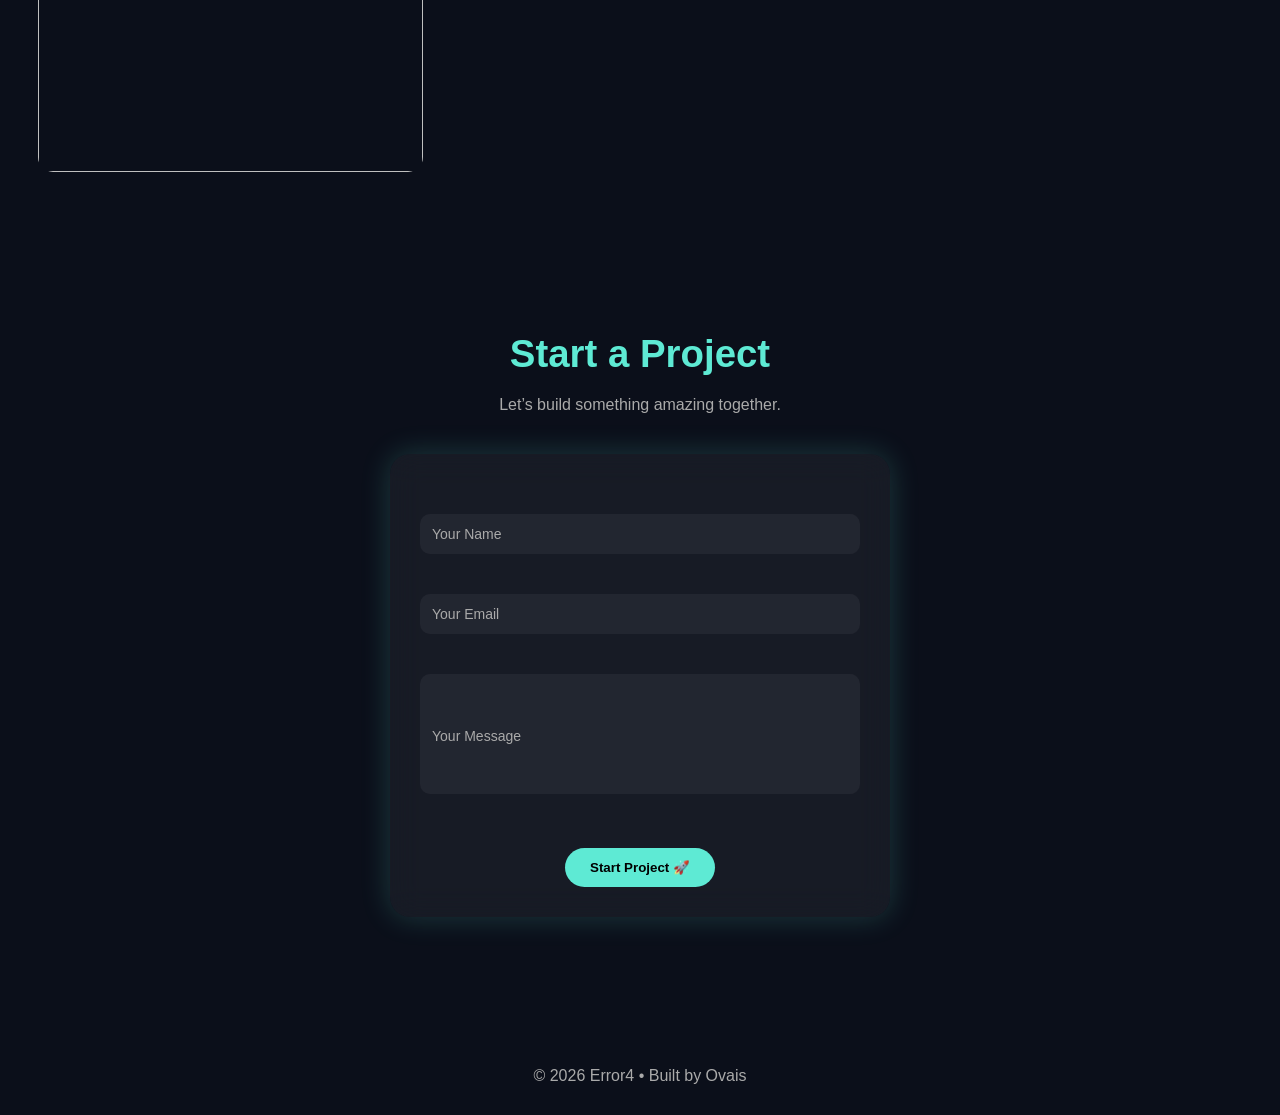
==== commit bb570fab: "Add files via upload" ====
--- a/index.html
+++ b/index.html
@@ -14,7 +14,7 @@
 <header>
   <h2 class="logo">
     <a href="#">
-      <img src="pic2.png">
+      <img src="assets/pic2.png">
       <span>Error4.Dev</span>
     </a>
   </h2>
@@ -50,7 +50,7 @@
   <div class="about-container">
 
     <div class="profile">
-      <img src="pic.png">
+      <img src="assets/pic.png">
       <h3>Ovais Thoker</h3>
       <p style="color:#5eead4;">I build modern, secure & scalable web apps.</p>
     </div>
@@ -168,7 +168,7 @@
   <div class="projects-grid">
 
     <a href="https://ah-eyecare.onrender.com/" target="_blank" class="card">
-      <img src="pic3.jpeg">
+      <img src="assets/pic3.jpeg">
       <div class="overlay">
         <div>
           <h3>A.H EYECARE</h3>
@@ -180,7 +180,7 @@
       </div>
     </a>
     <a href="https://error4-digital-services.onrender.com/" target="_blank" class="card">
-      <img src="pic4.jpeg">
+      <img src="assets/pic4.jpeg">
       <div class="overlay">
         <div>
           <h3>digital services</h3>
@@ -192,7 +192,7 @@
       </div>
     </a>
     <a href="https://minikart-8m3l.onrender.com/" target="_blank" class="card">
-      <img src="pic5.jpeg">
+      <img src="assets/pic5.jpeg">
       <div class="overlay">
         <div>
           <h3>MiniKart</h3>
@@ -204,7 +204,7 @@
       </div>
     </a>
     <a href="https://error4.onrender.com/" target="_blank" class="card">
-      <img src="pic6.jpeg">
+      <img src="assets/pic6.jpeg">
       <div class="overlay">
         <div>
           <h3>Portfolio</h3>
@@ -260,4 +260,4 @@
 </a>
 
 </body>
-</html>
+</html>
--- a/style.css
+++ b/style.css
@@ -1,4 +1,3 @@
-/* RESET */
 * {
   margin: 0;
   padding: 0;
@@ -12,7 +11,6 @@
   scroll-behavior: smooth;
 }
 
-/* PARTICLES */
 #particles-js {
   position: fixed;
   top: 0;
@@ -22,7 +20,6 @@
   z-index: -1;
 }
 
-/* NAVBAR */
 header {
   position: fixed;
   width: 100%;
@@ -78,7 +75,6 @@
   width: 100%;
 }
 
-/* HERO */
 .hero {
   height: 100vh;
   display: flex;
@@ -119,12 +115,10 @@
   box-shadow: 0 0 35px #5eead4;
 }
 
-/* SECTIONS FULL WIDTH */
 section {
   padding: 80px 3%;
 }
 
-/* ABOUT */
 #about h2 {
   text-align: center;
   color: #5eead4;
@@ -133,9 +127,19 @@
 
 .about-container {
   display: flex;
-  gap: 40px;
+  gap: 60px;
   flex-wrap: wrap;
   margin-top: 40px;
+  justify-content: center;
+  align-items: center;
+}
+
+.profile {
+  text-align: center;
+}
+
+.profile, .biodata {
+  max-width: 400px;
 }
 
 .profile img {
@@ -152,12 +156,11 @@
   border-radius: 15px;
 }
 
-/* SKILLS */
 .skills-container {
   display: flex;
   gap: 20px;
   flex-wrap: wrap;
-  justify-content: center;   /* 🔥 add this */
+  justify-content: center;
 }
 
 .skill-box {
@@ -190,11 +193,10 @@
   transition: 1.5s;
 }
 
-/* CYBER */
 .cyber {
-  flex: 0 0 100%;          /* 🔥 take full row */
+  flex: 0 0 100%;
   max-width: 800px;
-  margin: 30px auto;       /* center horizontally */
+  margin: 30px auto;
   background: rgba(255,255,255,0.05);
   padding: 20px;
   border-radius: 15px;
@@ -226,14 +228,13 @@
   transform: scale(1.1);
   box-shadow: 0 0 25px #25D366;
 }
-/* PROJECTS */
+
 .projects-grid {
   display: grid;
   grid-template-columns: repeat(auto-fit, minmax(320px, 1fr));
   gap: 25px;
 }
 
-/* CARD */
 .card {
   position: relative;
   height: 280px;
@@ -259,7 +260,6 @@
   filter: brightness(0.5);
 }
 
-/* OVERLAY */
 .overlay {
   position: absolute;
   inset: 0;
@@ -275,7 +275,6 @@
   opacity: 1;
 }
 
-/* TEXT */
 .overlay h3 {
   color: #5eead4;
 }
@@ -285,7 +284,6 @@
   color: #ccc;
 }
 
-/* BUTTON */
 .btn-small {
   margin-top: 10px;
   padding: 8px 14px;
@@ -295,7 +293,6 @@
   display: inline-block;
 }
 
-/* CONTACT */
 #contact {
   text-align: center;
 }
@@ -327,7 +324,7 @@
   box-shadow: 0 0 20px #5eead4;
 }
 
-/* SCROLL ANIMATION */
+
 .reveal {
   opacity: 0;
   transform: translateY(60px);
@@ -338,6 +335,7 @@
   opacity: 1;
   transform: translateY(0);
 }
+
 .whatsapp-btn::after {
   content: '';
   position: absolute;
@@ -355,7 +353,7 @@
   70% { transform: scale(1.5); opacity: 0; }
   100% { opacity: 0; }
 }
-/* FORM CONTAINER */
+
 .contact-form {
   max-width: 500px;
   margin: 40px auto;
@@ -369,19 +367,16 @@
   text-align: center;
 }
 
-/* TITLE */
 .contact-form h3 {
   margin-bottom: 20px;
   color: #5eead4;
 }
 
-/* INPUT GROUP */
 .input-group {
   position: relative;
   margin: 20px 0;
 }
 
-/* INPUTS */
 .input-group input,
 .input-group textarea {
   width: 100%;
@@ -395,13 +390,11 @@
   font-size: 14px;
 }
 
-/* TEXTAREA */
 .input-group textarea {
   height: 120px;
   resize: none;
 }
 
-/* LABEL */
 .input-group label {
   position: absolute;
   top: 50%;
@@ -413,7 +406,6 @@
   transition: 0.3s;
 }
 
-/* FLOAT EFFECT */
 .input-group input:focus + label,
 .input-group input:valid + label,
 .input-group textarea:focus + label,
@@ -424,7 +416,6 @@
   color: #5eead4;
 }
 
-/* BUTTON */
 .contact-form button {
   margin-top: 20px;
   padding: 12px 25px;
@@ -437,12 +428,88 @@
   transition: 0.3s;
 }
 
+.why-container {
+  display: flex;
+  gap: 20px;
+  flex-wrap: wrap;
+  margin-top: 30px;
+}
+
+.why-box {
+  flex: 1;
+  min-width: 250px;
+  background: rgba(255,255,255,0.05);
+  padding: 20px;
+  border-radius: 15px;
+  text-align: center;
+}
 .contact-form button:hover {
   box-shadow: 0 0 20px #5eead4;
   transform: scale(1.05);
 }
 
-/* RESPONSIVE */
+* {
+  transition: all 0.25s ease;
+}
+
+h2 {
+  text-align: center;
+  font-size: 2.4rem;
+  color: #5eead4;
+  margin-bottom: 20px;
+}
+
+.hero p {
+  max-width: 600px;
+  line-height: 1.6;
+}
+
+.btn-outline {
+  margin-top: 15px;
+  padding: 10px 25px;
+  border: 2px solid #5eead4;
+  color: #5eead4;
+  border-radius: 30px;
+  text-decoration: none;
+  display: inline-block;
+}
+
+.btn-outline:hover {
+  background: #5eead4;
+  color: #000;
+  box-shadow: 0 0 20px #5eead4;
+}
+
+.overlay {
+  align-items: flex-end;
+}
+
+.overlay div {
+  width: 100%;
+}
+
+.project-btns {
+  display: flex;
+  gap: 10px;
+  margin-top: 10px;
+}
+
+.card {
+  height: 280px;
+  border-radius: 15px;
+  overflow: hidden;
+}
+
+.card:hover {
+  transform: translateY(-10px) scale(1.03);
+}
+
+.card img {
+  width: 100%;
+  height: 100%;
+  object-fit: cover;
+}
+
 @media(max-width: 768px) {
   .hero h1 {
     font-size: 2.3rem;
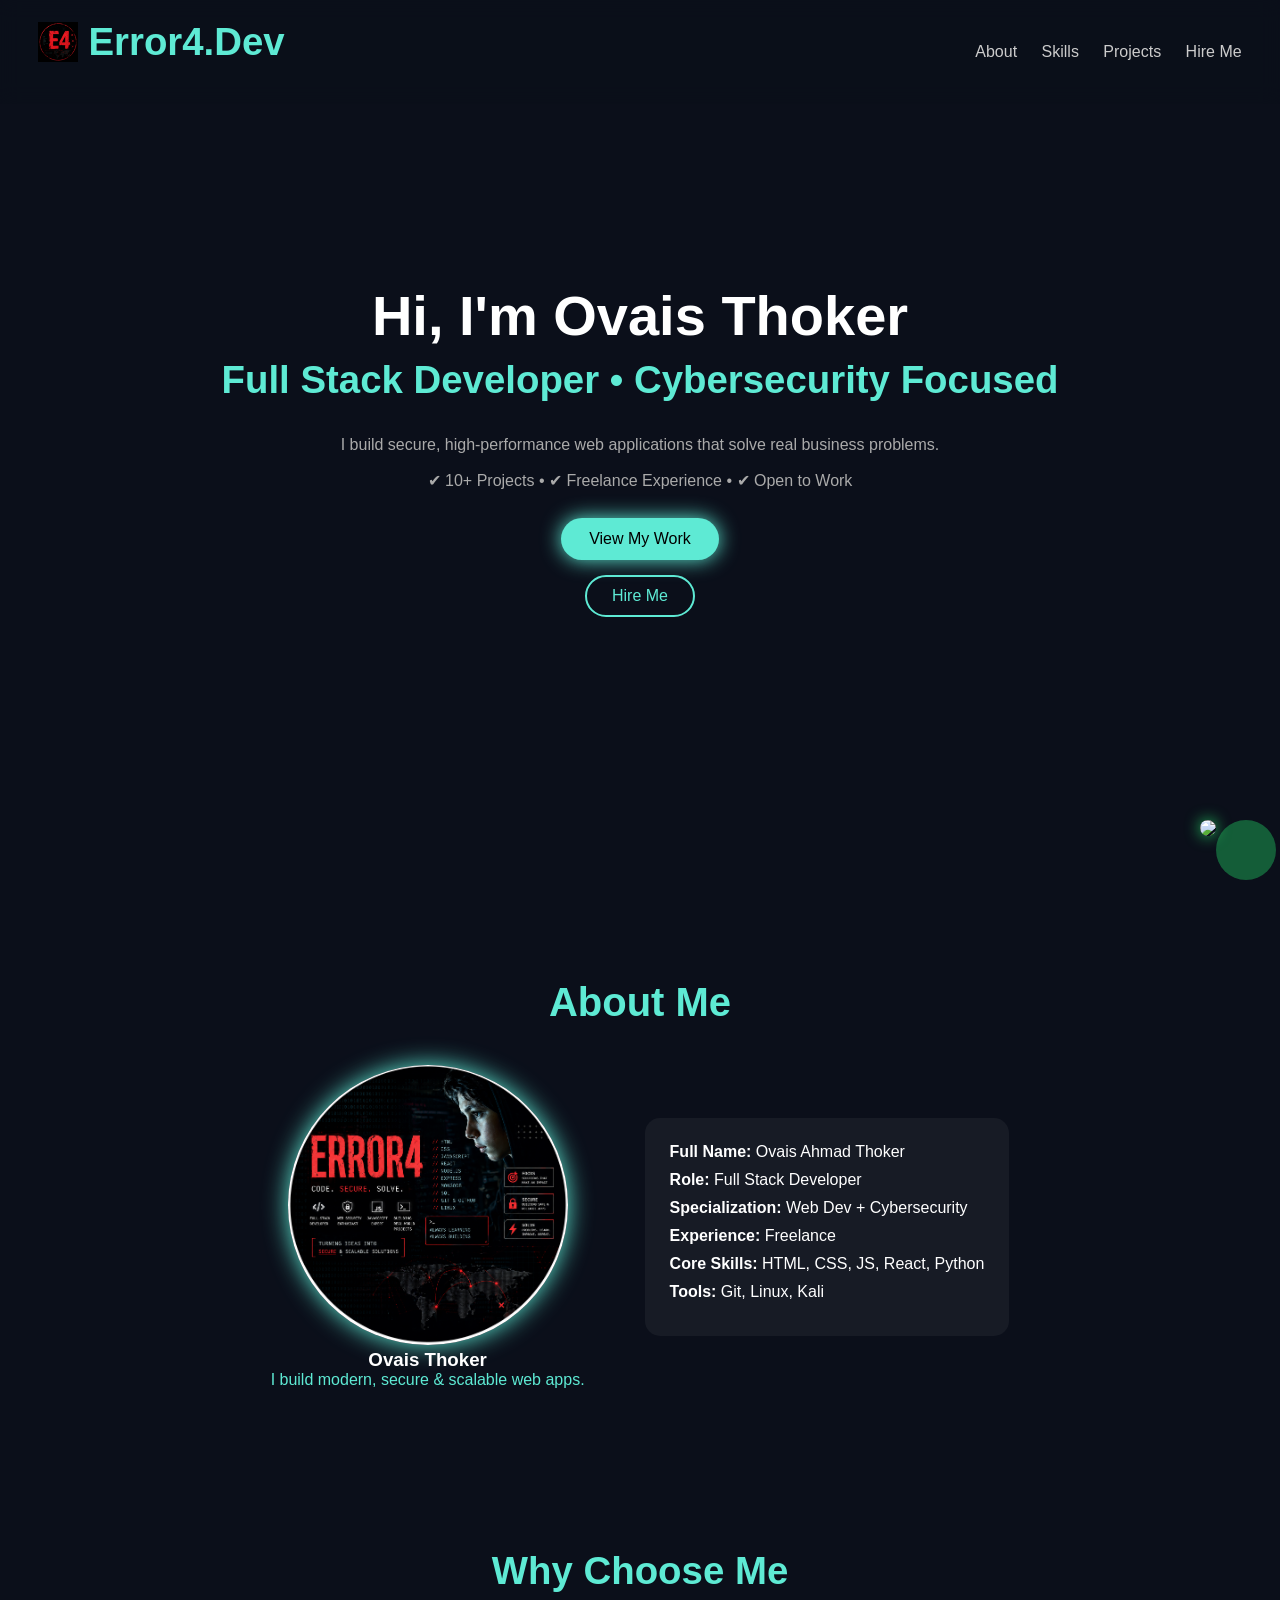
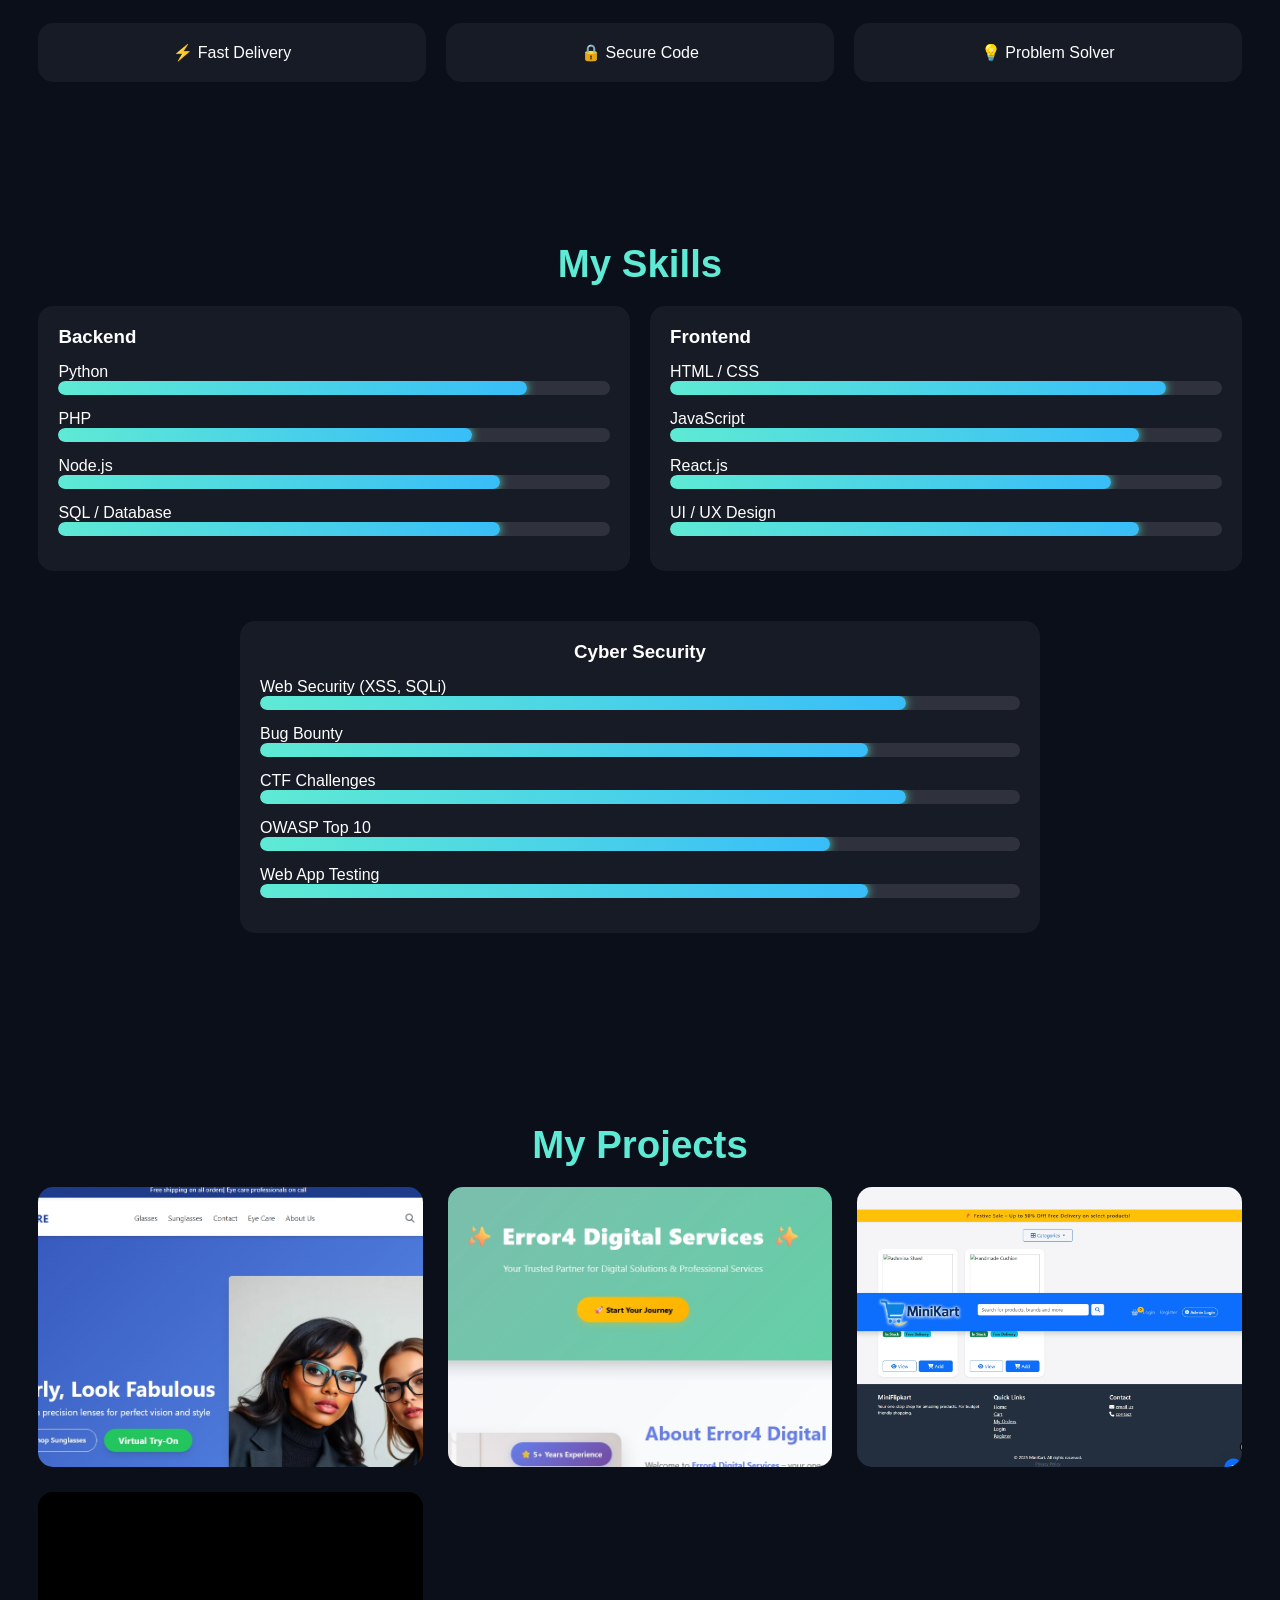
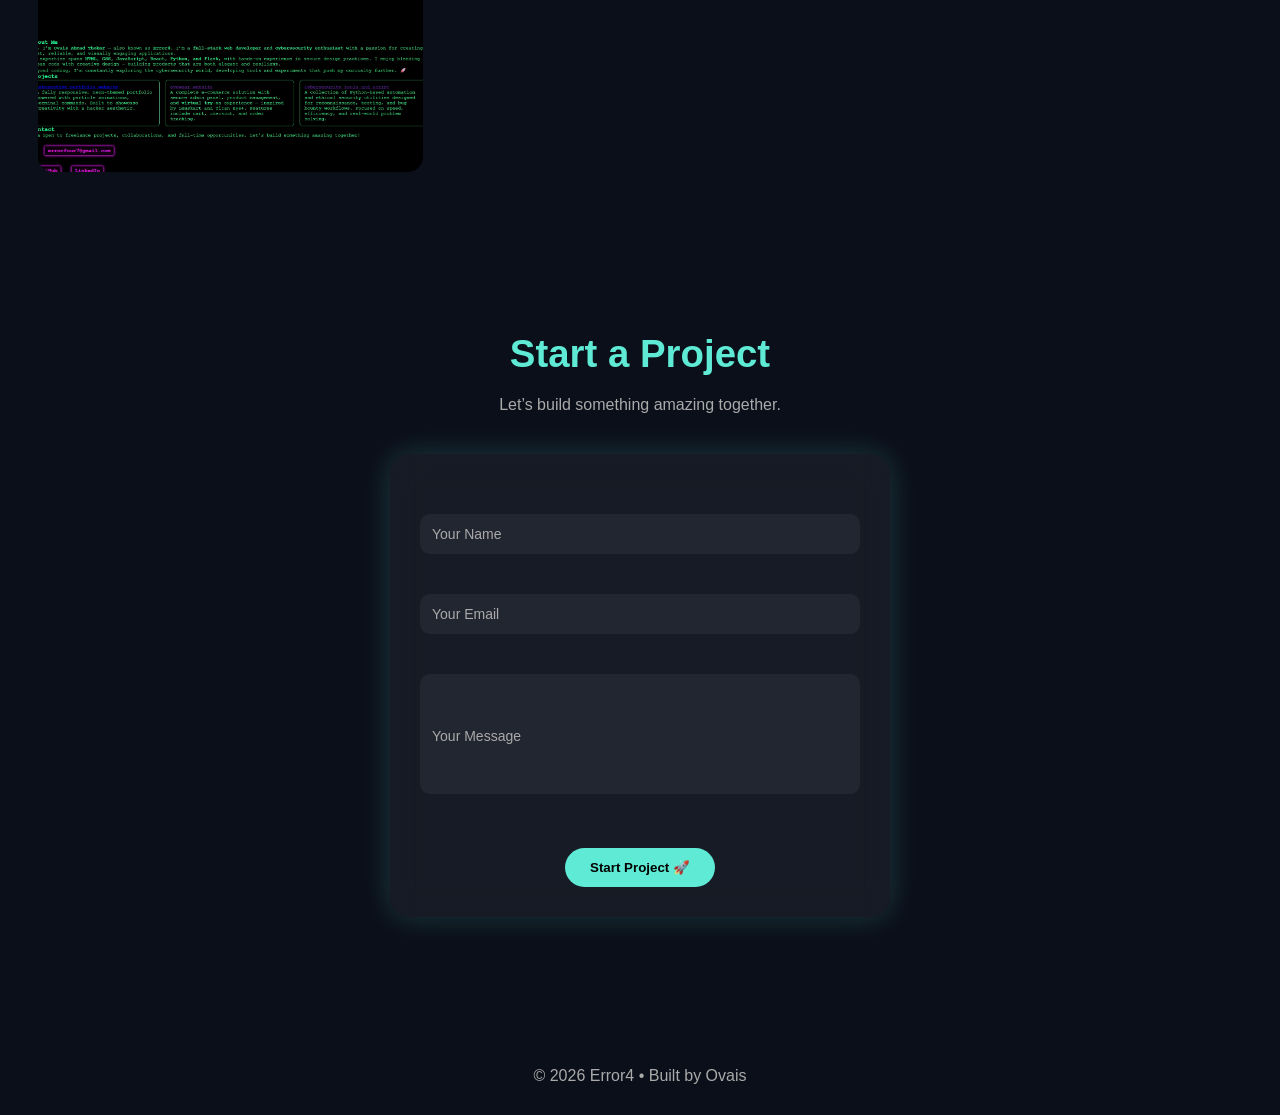
==== commit afd46885: "Update index.html" ====
--- a/index.html
+++ b/index.html
@@ -14,7 +14,7 @@
 <header>
   <h2 class="logo">
     <a href="#">
-      <img src="assets/pic2.png">
+      <img src="pic2.png">
       <span>Error4.Dev</span>
     </a>
   </h2>
@@ -50,7 +50,7 @@
   <div class="about-container">
 
     <div class="profile">
-      <img src="assets/pic.png">
+      <img src="pic.png">
       <h3>Ovais Thoker</h3>
       <p style="color:#5eead4;">I build modern, secure & scalable web apps.</p>
     </div>
@@ -168,7 +168,7 @@
   <div class="projects-grid">
 
     <a href="https://ah-eyecare.onrender.com/" target="_blank" class="card">
-      <img src="assets/pic3.jpeg">
+      <img src="pic3.jpeg">
       <div class="overlay">
         <div>
           <h3>A.H EYECARE</h3>
@@ -180,7 +180,7 @@
       </div>
     </a>
     <a href="https://error4-digital-services.onrender.com/" target="_blank" class="card">
-      <img src="assets/pic4.jpeg">
+      <img src="pic4.jpeg">
       <div class="overlay">
         <div>
           <h3>digital services</h3>
@@ -192,7 +192,7 @@
       </div>
     </a>
     <a href="https://minikart-8m3l.onrender.com/" target="_blank" class="card">
-      <img src="assets/pic5.jpeg">
+      <img src="pic5.jpeg">
       <div class="overlay">
         <div>
           <h3>MiniKart</h3>
@@ -204,7 +204,7 @@
       </div>
     </a>
     <a href="https://error4.onrender.com/" target="_blank" class="card">
-      <img src="assets/pic6.jpeg">
+      <img src="pic6.jpeg">
       <div class="overlay">
         <div>
           <h3>Portfolio</h3>
@@ -260,4 +260,4 @@
 </a>
 
 </body>
-</html>+</html>
